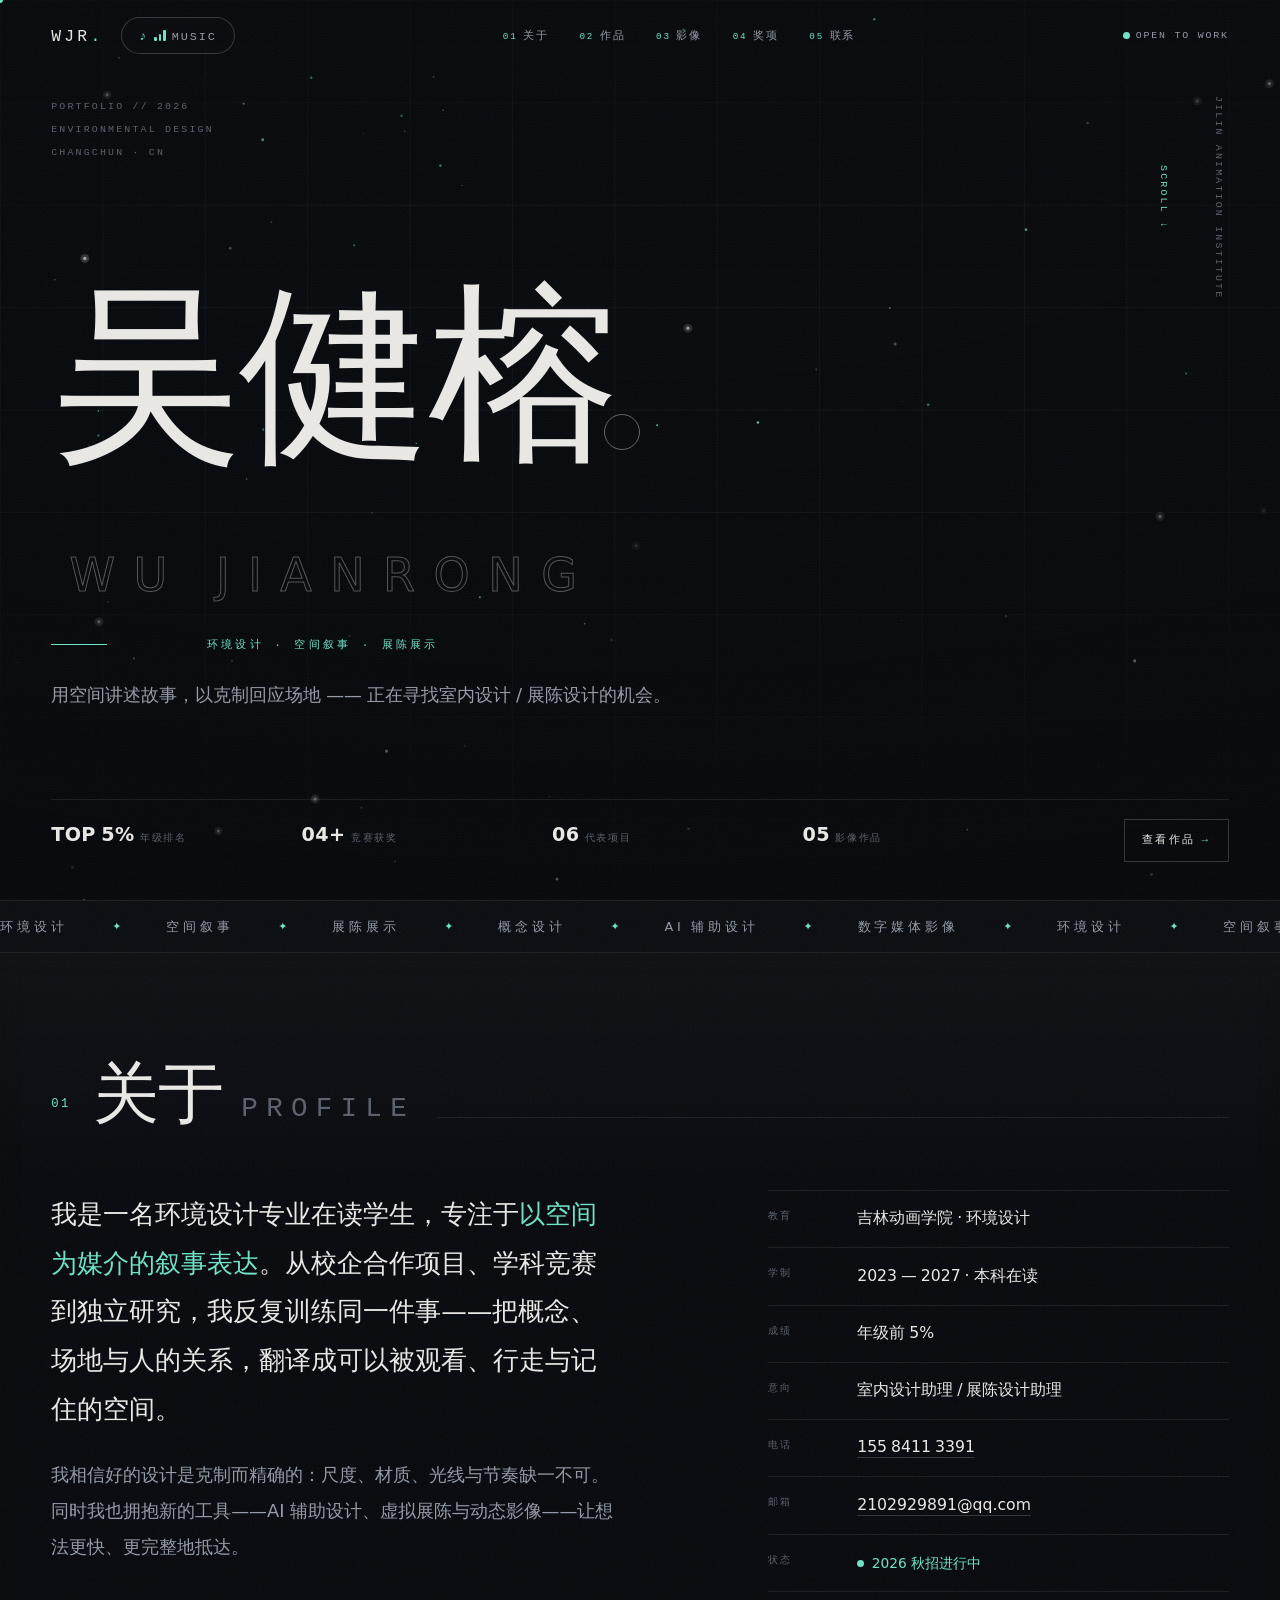
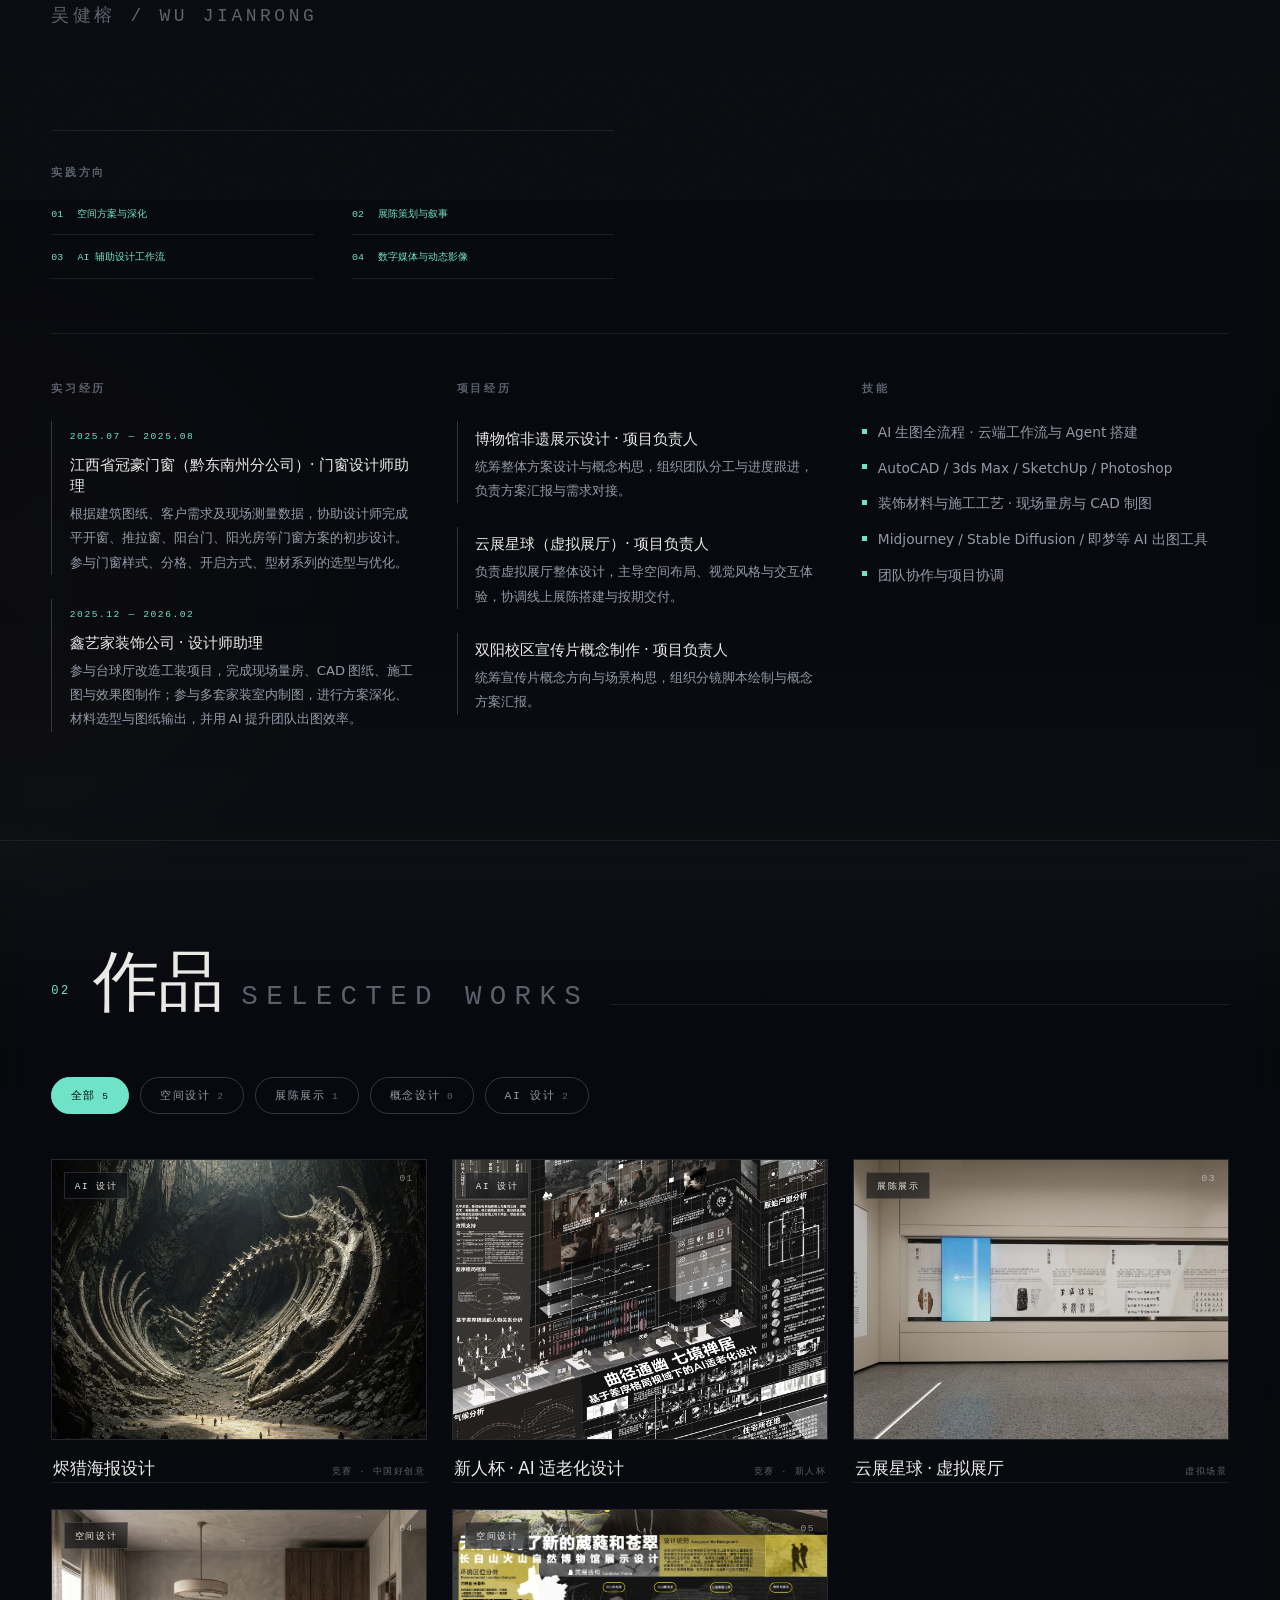
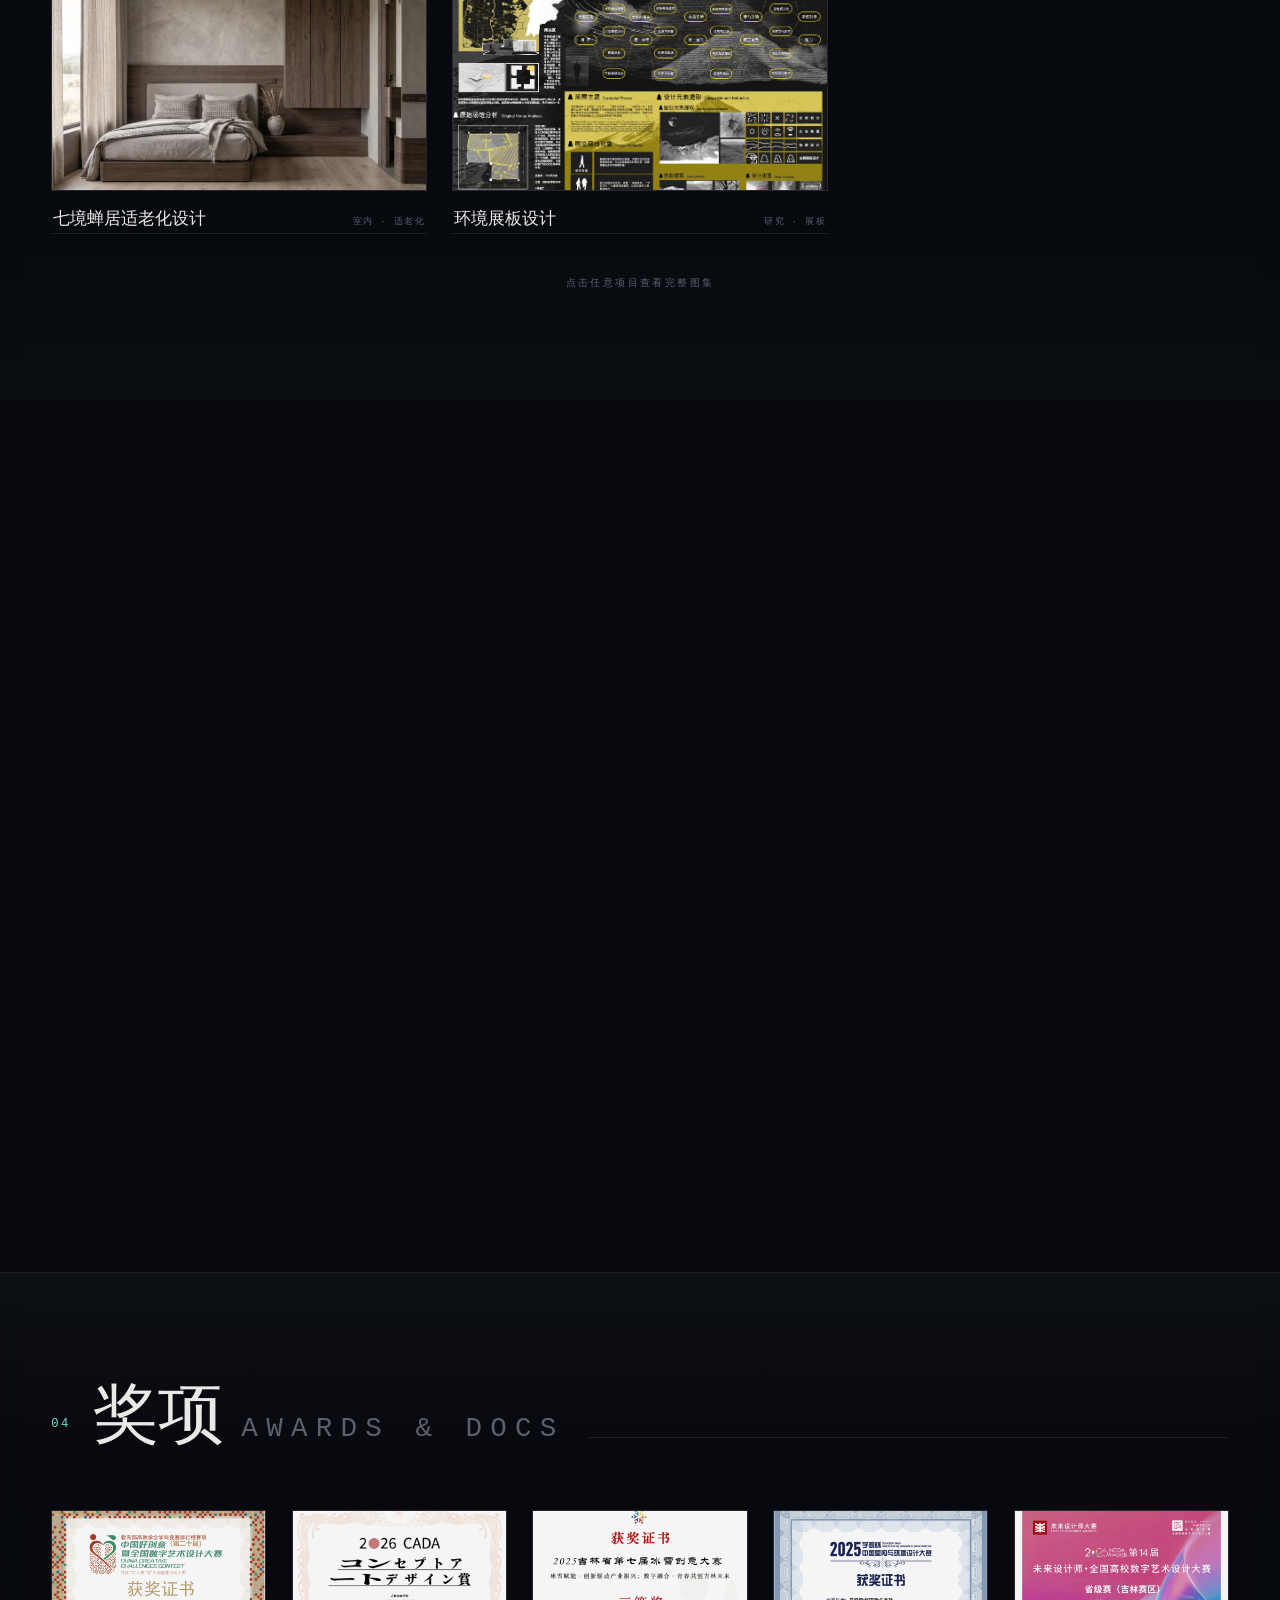
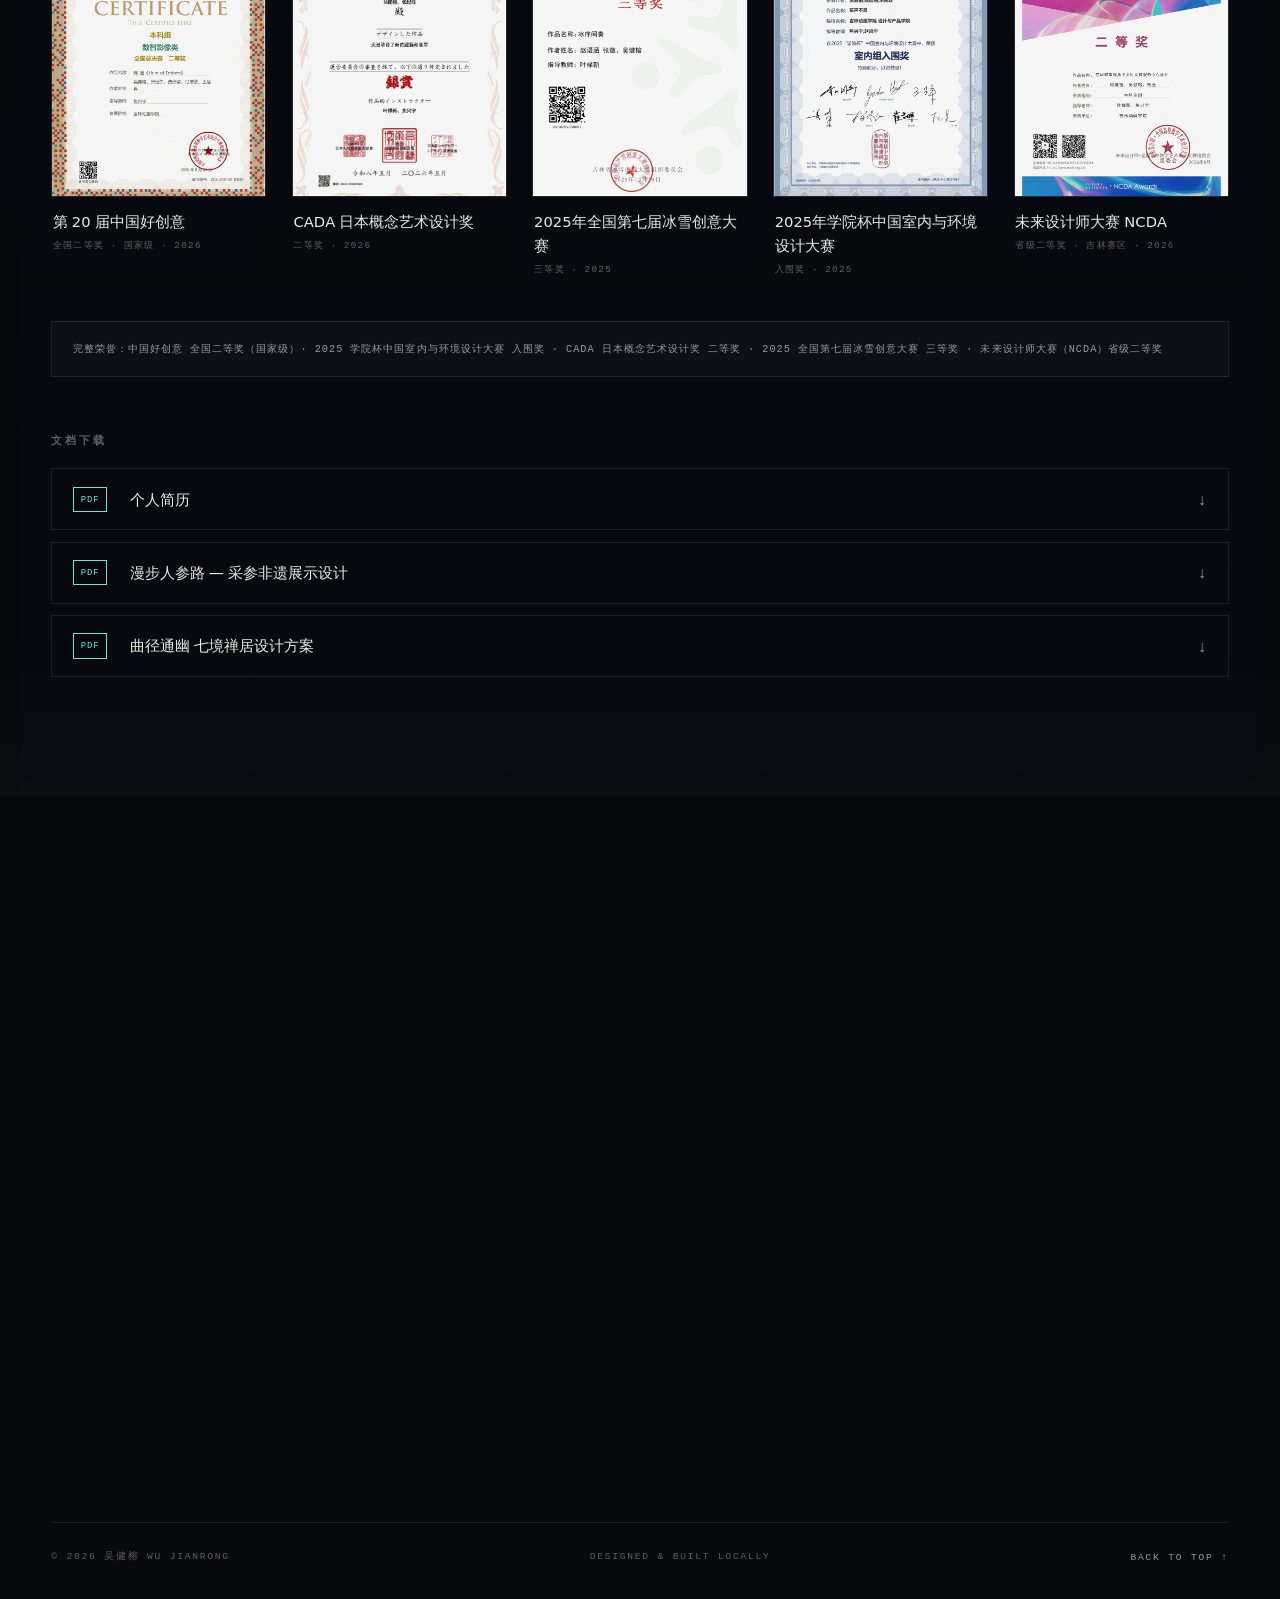
==== index.html @ 43ae3244 "Initial portfolio site for Wu Jianrong" ====
<!DOCTYPE html>
<html lang="zh-CN">
<head>
  <meta charset="UTF-8">
  <meta name="viewport" content="width=device-width, initial-scale=1.0">
  <title>吴健榕 · 环境设计作品集 — WU JIANRONG</title>
  <meta name="description" content="吴健榕 — 环境设计 / 空间叙事 / 展陈展示。吉林动画学院 2023–2027，求职：室内设计助理 · 展陈设计助理。">
  <meta name="theme-color" content="#0A0C10">
  <link rel="icon" href="data:image/svg+xml,<svg xmlns='http://www.w3.org/2000/svg' viewBox='0 0 32 32'><rect width='32' height='32' fill='%230A0C10'/><text x='16' y='22' font-family='monospace' font-size='14' fill='%236FE3C8' text-anchor='middle'>WJR</text></svg>">
  <link rel="stylesheet" href="styles.css">
</head>
<body>

  <!-- ambient overlays -->
  <div class="grain" aria-hidden="true"></div>
  <div class="scanlines" aria-hidden="true"></div>
  <div class="scroll-progress" aria-hidden="true"><i id="scroll-progress-bar"></i></div>

  <!-- background particles (global) -->
  <canvas id="starfield" aria-hidden="true"></canvas>

  <!-- custom cursor -->
  <div class="cursor" aria-hidden="true">
    <div class="cursor__dot"></div>
    <div class="cursor__ring"></div>
  </div>

  <!-- preloader -->
  <div class="preloader" id="preloader" aria-hidden="true">
    <div class="preloader__bg"></div>
    <div class="preloader__inner">
      <div class="preloader__mark"><span>W</span><span>J</span><span>R</span></div>
      <div class="preloader__status">
        <span class="preloader__label" id="preloader-label">INITIALIZING</span>
        <span class="preloader__pct" id="preloader-pct">0%</span>
      </div>
      <div class="preloader__bar"><i id="preloader-bar"></i></div>
    </div>
  </div>

  <!-- nav -->
  <header class="nav" id="nav">
    <div class="nav__brand">
      <a class="nav__logo" href="#hero" data-link aria-label="返回顶部">WJR<span class="nav__logo-dot">.</span></a>
      <button class="bgm-toggle" id="bgm-toggle" type="button" aria-label="背景音乐开关">
        <span class="bgm-toggle__ico" aria-hidden="true">♪</span>
        <span class="bgm-toggle__bars" aria-hidden="true"><i></i><i></i><i></i></span>
        <span class="bgm-toggle__txt" id="bgm-toggle-txt">MUSIC</span>
      </button>
    </div>
    <nav class="nav__menu" id="nav-menu" aria-label="主导航">
      <a href="#about" data-link><span class="nav__num">01</span>关于</a>
      <a href="#works" data-link><span class="nav__num">02</span>作品</a>
      <a href="#film" data-link><span class="nav__num">03</span>影像</a>
      <a href="#awards" data-link><span class="nav__num">04</span>奖项</a>
      <a href="#contact" data-link><span class="nav__num">05</span>联系</a>
    </nav>
    <div class="nav__side">
      <span class="nav__status"><i class="nav__pulse"></i>OPEN TO WORK</span>
      <button class="nav__burger" id="nav-burger" aria-label="打开菜单" aria-expanded="false" type="button"><span></span><span></span></button>
    </div>
  </header>

  <!-- hero -->
  <section class="hero" id="hero">
    <div class="hero__grid" aria-hidden="true"></div>
    <div class="hero__vignette" aria-hidden="true"></div>

    <div class="hero__meta hero__meta--left" aria-hidden="true">
      <span>PORTFOLIO // 2026</span>
      <span>ENVIRONMENTAL DESIGN</span>
      <span>CHANGCHUN · CN</span>
    </div>

    <div class="hero__center">
      <h1 class="hero__title">
        <span class="hero__title-line hero__title-line--cn"><span class="glitch" data-text="吴健榕">吴健榕</span></span>
        <span class="hero__title-line hero__title-line--en"><span>WU JIANRONG</span></span>
      </h1>
      <div class="hero__eyebrow" data-reveal>
        <span class="hero__eyebrow-line"></span>
        环境设计 · 空间叙事 · 展陈展示
      </div>
      <p class="hero__desc" data-reveal>用空间讲述故事，以克制回应场地 —— 正在寻找室内设计 / 展陈设计的机会。</p>
    </div>

    <div class="hero__meta hero__meta--right" aria-hidden="true">
      <span>JILIN ANIMATION INSTITUTE</span>
      <span class="hero__scroll">SCROLL <i>↓</i></span>
    </div>

    <div class="hero__footer" data-reveal>
      <div class="hero__stat"><b>TOP 5%</b><span>年级排名</span></div>
      <div class="hero__stat"><b>04+</b><span>竞赛获奖</span></div>
      <div class="hero__stat"><b>06</b><span>代表项目</span></div>
      <div class="hero__stat"><b>05</b><span>影像作品</span></div>
      <div class="hero__stat hero__stat--cta"><a href="#works" data-link>查看作品 <i>→</i></a></div>
    </div>
  </section>

  <!-- marquee -->
  <div class="marquee" aria-hidden="true">
    <div class="marquee__track">
      <div class="marquee__group"><span>环境设计</span><i>✦</i><span>空间叙事</span><i>✦</i><span>展陈展示</span><i>✦</i><span>概念设计</span><i>✦</i><span>AI 辅助设计</span><i>✦</i><span>数字媒体影像</span><i>✦</i></div>
      <div class="marquee__group"><span>环境设计</span><i>✦</i><span>空间叙事</span><i>✦</i><span>展陈展示</span><i>✦</i><span>概念设计</span><i>✦</i><span>AI 辅助设计</span><i>✦</i><span>数字媒体影像</span><i>✦</i></div>
      <div class="marquee__group"><span>环境设计</span><i>✦</i><span>空间叙事</span><i>✦</i><span>展陈展示</span><i>✦</i><span>概念设计</span><i>✦</i><span>AI 辅助设计</span><i>✦</i><span>数字媒体影像</span><i>✦</i></div>
      <div class="marquee__group"><span>环境设计</span><i>✦</i><span>空间叙事</span><i>✦</i><span>展陈展示</span><i>✦</i><span>概念设计</span><i>✦</i><span>AI 辅助设计</span><i>✦</i><span>数字媒体影像</span><i>✦</i></div>
    </div>
  </div>
  <!-- about -->
  <section class="section about" id="about">
    <div class="container">
      <header class="section__head" data-reveal>
        <span class="section__index">01</span>
        <h2 class="section__title"><span class="section__title-cn">关于</span><span class="section__title-en">PROFILE</span></h2>
        <span class="section__rule"></span>
      </header>

      <div class="about__grid">
        <div class="about__lead" data-reveal>
          <p>我是一名环境设计专业在读学生，专注于<em>以空间为媒介的叙事表达</em>。从校企合作项目、学科竞赛到独立研究，我反复训练同一件事——把概念、场地与人的关系，翻译成可以被观看、行走与记住的空间。</p>
          <p>我相信好的设计是克制而精确的：尺度、材质、光线与节奏缺一不可。同时我也拥抱新的工具——AI 辅助设计、虚拟展陈与动态影像——让想法更快、更完整地抵达。</p>
          <p class="about__sign">吴健榕 <span>/ WU JIANRONG</span></p>
        </div>

        <div class="about__panel" data-reveal>
          <dl class="facts">
            <div class="facts__row"><dt>教育</dt><dd>吉林动画学院 · 环境设计</dd></div>
            <div class="facts__row"><dt>学制</dt><dd>2023 — 2027 · 本科在读</dd></div>
            <div class="facts__row"><dt>成绩</dt><dd>年级前 5%</dd></div>
            <div class="facts__row"><dt>意向</dt><dd>室内设计助理 / 展陈设计助理</dd></div>
            <div class="facts__row"><dt>电话</dt><dd><a href="tel:15584113391">155 8411 3391</a></dd></div>
            <div class="facts__row"><dt>邮箱</dt><dd><a href="mailto:2102929891@qq.com">2102929891@qq.com</a></dd></div>
            <div class="facts__row"><dt>状态</dt><dd><span class="chip-open"><i></i>2026 秋招进行中</span></dd></div>
          </dl>
        </div>

        <div class="about__focus" data-reveal>
          <h3 class="about__focus-title">实践方向</h3>
          <ul class="focus-list">
            <li><span>01</span>空间方案与深化</li>
            <li><span>02</span>展陈策划与叙事</li>
            <li><span>03</span>AI 辅助设计工作流</li>
            <li><span>04</span>数字媒体与动态影像</li>
          </ul>
        </div>
      </div>
      <div class="about__resume" data-reveal>
        <div class="about__resume-col">
          <h3 class="about__focus-title">实习经历</h3>
          <div class="exp">
            <div class="exp__row">
              <span class="exp__time">2025.07 — 2025.08</span>
              <h4>江西省冠豪门窗（黔东南州分公司）· 门窗设计师助理</h4>
              <p>根据建筑图纸、客户需求及现场测量数据，协助设计师完成平开窗、推拉窗、阳台门、阳光房等门窗方案的初步设计。参与门窗样式、分格、开启方式、型材系列的选型与优化。</p>
            </div>
            <div class="exp__row">
              <span class="exp__time">2025.12 — 2026.02</span>
              <h4>鑫艺家装饰公司 · 设计师助理</h4>
              <p>参与台球厅改造工装项目，完成现场量房、CAD 图纸、施工图与效果图制作；参与多套家装室内制图，进行方案深化、材料选型与图纸输出，并用 AI 提升团队出图效率。</p>
            </div>
          </div>
        </div>
        <div class="about__resume-col">
          <h3 class="about__focus-title">项目经历</h3>
          <div class="exp">
            <div class="exp__row">
              <h4>博物馆非遗展示设计 · 项目负责人</h4>
              <p>统筹整体方案设计与概念构思，组织团队分工与进度跟进，负责方案汇报与需求对接。</p>
            </div>
            <div class="exp__row">
              <h4>云展星球（虚拟展厅）· 项目负责人</h4>
              <p>负责虚拟展厅整体设计，主导空间布局、视觉风格与交互体验，协调线上展陈搭建与按期交付。</p>
            </div>
            <div class="exp__row">
              <h4>双阳校区宣传片概念制作 · 项目负责人</h4>
              <p>统筹宣传片概念方向与场景构思，组织分镜脚本绘制与概念方案汇报。</p>
            </div>
          </div>
        </div>
        <div class="about__resume-col">
          <h3 class="about__focus-title">技能</h3>
          <ul class="skill-list">
            <li>AI 生图全流程 · 云端工作流与 Agent 搭建</li>
            <li>AutoCAD / 3ds Max / SketchUp / Photoshop</li>
            <li>装饰材料与施工工艺 · 现场量房与 CAD 制图</li>
            <li>Midjourney / Stable Diffusion / 即梦等 AI 出图工具</li>
            <li>团队协作与项目协调</li>
          </ul>
        </div>
      </div>
    </div>
  </section>

  <!-- works -->
  <section class="section works" id="works">
    <div class="container">
      <header class="section__head" data-reveal>
        <span class="section__index">02</span>
        <h2 class="section__title"><span class="section__title-cn">作品</span><span class="section__title-en">SELECTED WORKS</span></h2>
        <span class="section__rule"></span>
      </header>

      <div class="works__filters" id="works-filters" data-reveal></div>
      <div class="works__grid" id="works-grid"></div>
      <p class="works__note">点击任意项目查看完整图集</p>
    </div>
  </section>

  <!-- film -->
  <section class="section film" id="film">
    <div class="container">
      <header class="section__head" data-reveal>
        <span class="section__index">03</span>
        <h2 class="section__title"><span class="section__title-cn">影像</span><span class="section__title-en">MOTION & FILM</span></h2>
        <span class="section__rule"></span>
      </header>
      <div class="film__list" id="film-list" data-reveal></div>
    </div>
  </section>

  <!-- awards -->
  <section class="section awards" id="awards">
    <div class="container">
      <header class="section__head" data-reveal>
        <span class="section__index">04</span>
        <h2 class="section__title"><span class="section__title-cn">奖项</span><span class="section__title-en">AWARDS & DOCS</span></h2>
        <span class="section__rule"></span>
      </header>

      <div class="awards__grid" id="awards-grid"></div>
      <p class="awards__note" data-reveal>完整荣誉：中国好创意 全国二等奖（国家级）· 2025 学院杯中国室内与环境设计大赛 入围奖 · CADA 日本概念艺术设计奖 二等奖 · 2025 全国第七届冰雪创意大赛 三等奖 · 未来设计师大赛（NCDA）省级二等奖</p>

      <div class="docs" data-reveal>
        <h3 class="docs__title">文档下载</h3>
        <a class="docs__row" href="assets/pdf/吴健榕-个人简历.pdf" download>
          <span class="docs__icon">PDF</span>
          <span class="docs__name">个人简历</span>
          <span class="docs__arrow">↓</span>
        </a>
        <a class="docs__row" href="assets/pdf/漫步人参路-采参非遗展示设计.pdf" download>
          <span class="docs__icon">PDF</span>
          <span class="docs__name">漫步人参路 — 采参非遗展示设计</span>
          <span class="docs__arrow">↓</span>
        </a>
        <a class="docs__row" href="assets/pdf/曲径通幽-七境禅居设计方案.pdf" download>
          <span class="docs__icon">PDF</span>
          <span class="docs__name">曲径通幽 七境禅居设计方案</span>
          <span class="docs__arrow">↓</span>
        </a>
      </div>
    </div>
  </section>

  <!-- contact -->
  <section class="section contact" id="contact">
    <div class="container">
      <div class="contact__inner" data-reveal>
        <div class="contact__kicker">05 / CONTACT</div>
        <h2 class="contact__title">让作品<br><span>开口说话</span>。</h2>
        <p class="contact__desc">正在寻找 2026 届室内设计 / 展陈设计方向的助理岗位，期待与有判断力的团队一起工作。</p>
        <div class="contact__ways">
          <a class="contact__mail" href="mailto:2102929891@qq.com">2102929891@qq.com</a>
          <a class="contact__tel" href="tel:15584113391">+86 155 8411 3391</a>
        </div>
        <div class="contact__meta">
          <span>长春 · 中国</span>
          <span>简历与作品集 PDF 见「奖项」页签</span>
        </div>
      </div>
      <footer class="site-footer">
        <span>© 2026 吴健榕 WU JIANRONG</span>
        <span>DESIGNED & BUILT LOCALLY</span>
        <button class="to-top" id="to-top" type="button">BACK TO TOP ↑</button>
      </footer>
    </div>
  </section>

  <!-- lightbox -->
  <div class="lightbox" id="lightbox" role="dialog" aria-modal="true" aria-label="作品详情">
    <button class="lightbox__close" id="lb-close" type="button" aria-label="关闭">ESC</button>
    <div class="lightbox__stage">
      <figure class="lightbox__figure">
        <img id="lb-image" src="" alt="">
        <figcaption class="lightbox__caption" id="lb-caption"></figcaption>
      </figure>
      <aside class="lightbox__panel">
        <div class="lightbox__top">
          <span class="lightbox__index" id="lb-index"></span>
          <span class="lightbox__cat" id="lb-cat"></span>
        </div>
        <h3 class="lightbox__title" id="lb-title"></h3>
        <p class="lightbox__role" id="lb-role"></p>
        <p class="lightbox__desc" id="lb-desc"></p>
        <div class="lightbox__thumbs" id="lb-thumbs"></div>
      </aside>
    </div>
    <button class="lightbox__nav lightbox__nav--prev" id="lb-prev" type="button" aria-label="上一张">←</button>
    <button class="lightbox__nav lightbox__nav--next" id="lb-next" type="button" aria-label="下一张">→</button>
  </div>

  <!-- certificate viewer -->
  <div class="imgviewer" id="imgviewer" role="dialog" aria-modal="true" aria-label="证书大图">
    <img id="iv-img" src="" alt="获奖证书">
    <span class="imgviewer__hint">点击任意位置关闭</span>
  </div>

  <!-- video modal -->
  <div class="videobox" id="videobox" role="dialog" aria-modal="true" aria-label="视频播放">
    <button class="videobox__close" id="vb-close" type="button" aria-label="关闭">ESC</button>
    <div class="videobox__stage">
      <video id="vb-video" controls playsinline preload="metadata"></video>
      <div class="videobox__cap"><span id="vb-title"></span><span id="vb-spec"></span></div>
    </div>
  </div>

  <!-- background music -->
  <audio id="bgm" src="assets/audio/woodkid-minus-sixty-one.mp3" loop preload="auto"></audio>

  <script src="script.js"></script>
</body>
</html>
---- styles.css ----
/* ============================================================
   WU JIANRONG — PORTFOLIO
   dark / minimal / P3-inspired
   ============================================================ */

/* ---------- fonts ---------- */
@font-face{font-family:'Space Grotesk';font-style:normal;font-weight:400;font-display:swap;src:url('assets/fonts/SpaceGrotesk-400-latin.woff2') format('woff2');unicode-range:U+0000-00FF,U+0131,U+0152-0153,U+02BB-02BC,U+02C6,U+02DA,U+02DC,U+2000-206F,U+2074,U+20AC,U+2122,U+2191,U+2193,U+2212,U+2215,U+FEFF,U+FFFD;}
@font-face{font-family:'Space Grotesk';font-style:normal;font-weight:400;font-display:swap;src:url('assets/fonts/SpaceGrotesk-400-latin-ext.woff2') format('woff2');unicode-range:U+0100-024F,U+0259,U+1E00-1EFF,U+2020,U+20A0-20AB,U+20AD-20CF,U+2113,U+2C60-2C7F,U+A720-A7FF;}
@font-face{font-family:'Space Grotesk';font-style:normal;font-weight:500;font-display:swap;src:url('assets/fonts/SpaceGrotesk-500-latin.woff2') format('woff2');unicode-range:U+0000-00FF,U+0131,U+0152-0153,U+02BB-02BC,U+02C6,U+02DA,U+02DC,U+2000-206F,U+2074,U+20AC,U+2122,U+2191,U+2193,U+2212,U+2215,U+FEFF,U+FFFD;}
@font-face{font-family:'Space Grotesk';font-style:normal;font-weight:500;font-display:swap;src:url('assets/fonts/SpaceGrotesk-500-latin-ext.woff2') format('woff2');unicode-range:U+0100-024F,U+0259,U+1E00-1EFF,U+2020,U+20A0-20AB,U+20AD-20CF,U+2113,U+2C60-2C7F,U+A720-A7FF;}
@font-face{font-family:'Space Grotesk';font-style:normal;font-weight:700;font-display:swap;src:url('assets/fonts/SpaceGrotesk-700-latin.woff2') format('woff2');unicode-range:U+0000-00FF,U+0131,U+0152-0153,U+02BB-02BC,U+02C6,U+02DA,U+02DC,U+2000-206F,U+2074,U+20AC,U+2122,U+2191,U+2193,U+2212,U+2215,U+FEFF,U+FFFD;}
@font-face{font-family:'Space Grotesk';font-style:normal;font-weight:700;font-display:swap;src:url('assets/fonts/SpaceGrotesk-700-latin-ext.woff2') format('woff2');unicode-range:U+0100-024F,U+0259,U+1E00-1EFF,U+2020,U+20A0-20AB,U+20AD-20CF,U+2113,U+2C60-2C7F,U+A720-A7FF;}
@font-face{font-family:'IBM Plex Mono';font-style:normal;font-weight:400;font-display:swap;src:url('assets/fonts/IBMPlexMono-400-latin.woff2') format('woff2');unicode-range:U+0000-00FF,U+0131,U+0152-0153,U+02BB-02BC,U+02C6,U+02DA,U+02DC,U+2000-206F,U+2074,U+20AC,U+2122,U+2191,U+2193,U+2212,U+2215,U+FEFF,U+FFFD;}
@font-face{font-family:'IBM Plex Mono';font-style:normal;font-weight:400;font-display:swap;src:url('assets/fonts/IBMPlexMono-400-latin-ext.woff2') format('woff2');unicode-range:U+0100-024F,U+0259,U+1E00-1EFF,U+2020,U+20A0-20AB,U+20AD-20CF,U+2113,U+2C60-2C7F,U+A720-A7FF;}
@font-face{font-family:'IBM Plex Mono';font-style:normal;font-weight:500;font-display:swap;src:url('assets/fonts/IBMPlexMono-500-latin.woff2') format('woff2');unicode-range:U+0000-00FF,U+0131,U+0152-0153,U+02BB-02BC,U+02C6,U+02DA,U+02DC,U+2000-206F,U+2074,U+20AC,U+2122,U+2191,U+2193,U+2212,U+2215,U+FEFF,U+FFFD;}
@font-face{font-family:'IBM Plex Mono';font-style:normal;font-weight:500;font-display:swap;src:url('assets/fonts/IBMPlexMono-500-latin-ext.woff2') format('woff2');unicode-range:U+0100-024F,U+0259,U+1E00-1EFF,U+2020,U+20A0-20AB,U+20AD-20CF,U+2113,U+2C60-2C7F,U+A720-A7FF;}

/* ---------- tokens ---------- */
:root{
  --bg-0:#07090D;
  --bg-1:#0A0C11;
  --bg-2:#0E1118;
  --panel:#10141C;
  --line:rgba(226,232,240,.09);
  --line-strong:rgba(226,232,240,.2);
  --text:#EAE9E6;
  --muted:#939AA7;
  --faint:#5A606C;
  --acc:#6FE3C8;
  --acc-dim:rgba(111,227,200,.12);
  --amber:#E5A15C;
  --font-d:'Space Grotesk','PingFang SC','Microsoft YaHei',system-ui,sans-serif;
  --font-m:'IBM Plex Mono','Cascadia Mono',Consolas,monospace;
  --ease:cubic-bezier(.22,.61,.21,1);
  --nav-h:72px;
  --gutter:clamp(20px,4vw,56px);
}

/* ---------- base ---------- */
*,*::before,*::after{box-sizing:border-box;margin:0;padding:0;}
html{scroll-behavior:smooth;scroll-padding-top:calc(var(--nav-h) + 12px);}
body{
  min-height:100vh;
  font-family:var(--font-d);
  font-size:16px;
  line-height:1.65;
  color:var(--text);
  background:
    radial-gradient(1200px 800px at 78% -10%,rgba(111,227,200,.05),transparent 60%),
    radial-gradient(1000px 700px at -12% 34%,rgba(229,161,92,.04),transparent 55%),
    var(--bg-0);
  overflow-x:hidden;
  -webkit-font-smoothing:antialiased;
  text-rendering:optimizeLegibility;
}
img{max-width:100%;display:block;}
a{color:inherit;}
button{font-family:inherit;}
::selection{background:rgba(111,227,200,.3);color:var(--text);}
:focus-visible{outline:1px solid var(--acc);outline-offset:3px;}
::-webkit-scrollbar{width:10px;}
::-webkit-scrollbar-track{background:var(--bg-0);}
::-webkit-scrollbar-thumb{background:#20262F;border:3px solid var(--bg-0);border-radius:8px;}
::-webkit-scrollbar-thumb:hover{background:var(--acc);}
.no-scroll{overflow:hidden;}

/* ---------- ambient overlays ---------- */
.grain{
  position:fixed;inset:-100%;z-index:1200;pointer-events:none;
  opacity:.05;
  background-image:url("data:image/svg+xml,%3Csvg xmlns='http://www.w3.org/2000/svg' width='180' height='180'%3E%3Cfilter id='n'%3E%3CfeTurbulence type='fractalNoise' baseFrequency='0.8' numOctaves='2' stitchTiles='stitch'/%3E%3C/filter%3E%3Crect width='100%25' height='100%25' filter='url(%23n)'/%3E%3C/svg%3E");
  animation:grainShift 9s steps(10) infinite;
}
@keyframes grainShift{
  0%,100%{transform:translate(0,0);}
  10%{transform:translate(-5%,-8%);}
  30%{transform:translate(4%,6%);}
  50%{transform:translate(-8%,3%);}
  70%{transform:translate(6%,-5%);}
  90%{transform:translate(-3%,7%);}
}
.scanlines{
  position:fixed;inset:0;z-index:1199;pointer-events:none;
  background:repeating-linear-gradient(0deg,rgba(255,255,255,.015) 0 1px,transparent 1px 3px);
  mix-blend-mode:overlay;
}
.scroll-progress{position:fixed;top:0;left:0;right:0;height:2px;z-index:1400;pointer-events:none;}
.scroll-progress i{display:block;height:100%;background:linear-gradient(90deg,var(--acc),var(--amber));transform:scaleX(0);transform-origin:left;}

/* ---------- cursor ---------- */
html.has-cursor,html.has-cursor *{cursor:none!important;}
.cursor{display:none;}
html.has-cursor .cursor{display:block;}
.cursor__dot,.cursor__ring{position:fixed;top:0;left:0;pointer-events:none;z-index:3000;border-radius:50%;}
.cursor__dot{width:6px;height:6px;margin:-3px 0 0 -3px;background:var(--acc);}
.cursor__ring{width:36px;height:36px;margin:-18px 0 0 -18px;border:1px solid rgba(234,233,230,.4);transition:width .25s var(--ease),height .25s var(--ease),margin .25s var(--ease),border-color .25s,background .25s;}
.cursor__ring.is-hover{width:58px;height:58px;margin:-29px 0 0 -29px;border-color:var(--acc);background:rgba(111,227,200,.08);}

/* ---------- preloader ---------- */
.preloader{
  position:fixed;inset:0;z-index:2000;display:grid;place-items:center;
  background:var(--bg-0);
  opacity:1;visibility:visible;
  transition:opacity .7s var(--ease),visibility .7s;
  animation:preHide .8s ease 4.2s forwards;
}
.preloader.is-done{opacity:0;visibility:hidden;pointer-events:none;animation:none;}
@keyframes preHide{to{opacity:0;visibility:hidden;pointer-events:none;}}
.preloader__bg{position:absolute;inset:0;background-image:linear-gradient(var(--line) 1px,transparent 1px),linear-gradient(90deg,var(--line) 1px,transparent 1px);background-size:52px 52px;opacity:.4;mask-image:radial-gradient(80% 70% at 50% 50%,#000 20%,transparent 80%);}
.preloader__inner{position:relative;width:min(420px,78vw);}
.preloader__mark{font-family:var(--font-m);font-size:clamp(2rem,6vw,3.1rem);letter-spacing:.28em;color:var(--text);display:flex;margin-bottom:2.2rem;}
.preloader__mark span{opacity:0;transform:translateY(16px);animation:markIn .6s var(--ease) forwards;}
.preloader__mark span:nth-child(2){animation-delay:.14s;}
.preloader__mark span:nth-child(3){animation-delay:.28s;}
.preloader__mark::after{content:'';width:.52em;height:1.05em;background:var(--acc);margin-left:.22em;align-self:center;animation:blink 1s steps(2) infinite;}
@keyframes markIn{to{opacity:1;transform:none;}}
@keyframes blink{50%{opacity:0;}}
.preloader__status{display:flex;justify-content:space-between;font-family:var(--font-m);font-size:.68rem;letter-spacing:.22em;color:var(--faint);text-transform:uppercase;margin-bottom:.8rem;}
.preloader__pct{color:var(--acc);}
.preloader__bar{height:2px;background:var(--line-strong);position:relative;overflow:hidden;}
.preloader__bar i{position:absolute;inset:0;transform:scaleX(0);transform-origin:left;background:linear-gradient(90deg,var(--acc),var(--amber));}

/* ---------- nav ---------- */
.nav{
  position:fixed;top:0;left:0;right:0;height:var(--nav-h);z-index:900;
  display:flex;align-items:center;justify-content:space-between;
  padding:0 var(--gutter);
  border-bottom:1px solid transparent;
  transition:background .4s,border-color .4s,backdrop-filter .4s;
}
.nav.is-scrolled{background:rgba(8,10,14,.72);backdrop-filter:blur(16px);border-bottom-color:var(--line);}
.nav__logo{font-family:var(--font-m);font-size:1.02rem;letter-spacing:.2em;color:var(--text);text-decoration:none;transition:color .3s;}
.nav__logo:hover{color:var(--acc);}
.nav__logo-dot{color:var(--acc);}
.nav__brand{display:flex;align-items:center;gap:1.1rem;}
.nav__menu{display:flex;align-items:center;gap:clamp(16px,2.4vw,34px);}
.nav__menu a{position:relative;display:flex;align-items:baseline;gap:.5em;font-family:var(--font-m);font-size:.7rem;letter-spacing:.16em;color:var(--muted);text-decoration:none;text-transform:uppercase;transition:color .3s;padding:.2rem 0;}
.nav__menu a .nav__num{font-size:.58rem;color:var(--acc);}
.nav__menu a::after{content:'';position:absolute;left:0;bottom:-4px;width:100%;height:1px;background:var(--acc);transform:scaleX(0);transform-origin:left;transition:transform .35s var(--ease);}
.nav__menu a:hover,.nav__menu a.is-active{color:var(--text);}
.nav__menu a:hover::after,.nav__menu a.is-active::after{transform:scaleX(1);}
.nav__side{display:flex;align-items:center;gap:1.5rem;}
.nav__status{display:flex;align-items:center;gap:.55em;font-family:var(--font-m);font-size:.62rem;letter-spacing:.18em;color:var(--muted);text-transform:uppercase;}
.nav__pulse{width:7px;height:7px;border-radius:50%;background:var(--acc);animation:pulse 2.4s infinite;}
@keyframes pulse{
  0%{box-shadow:0 0 0 0 rgba(111,227,200,.45);}
  70%{box-shadow:0 0 0 9px rgba(111,227,200,0);}
  100%{box-shadow:0 0 0 0 rgba(111,227,200,0);}
}
.nav__burger{display:none;flex-direction:column;justify-content:center;gap:6px;width:40px;height:40px;background:none;border:none;cursor:pointer;z-index:1001;}
.nav__burger span{display:block;height:1px;width:24px;background:var(--text);transition:transform .35s var(--ease),opacity .3s;}
body.menu-open .nav__burger span:first-child{transform:translateY(3.5px) rotate(45deg);}
body.menu-open .nav__burger span:last-child{transform:translateY(-3.5px) rotate(-45deg);}
/* ---------- hero ---------- */
.hero{position:relative;min-height:100vh;min-height:100svh;display:flex;flex-direction:column;justify-content:flex-end;overflow:hidden;padding:0 var(--gutter);}
.hero__grid{position:absolute;inset:0;background-image:linear-gradient(var(--line) 1px,transparent 1px),linear-gradient(90deg,var(--line) 1px,transparent 1px);background-size:clamp(64px,8vw,120px) clamp(64px,8vw,120px);mask-image:radial-gradient(120% 90% at 50% 40%,#000 28%,transparent 78%);opacity:.5;pointer-events:none;}
.hero__vignette{position:absolute;inset:0;background:radial-gradient(140% 100% at 50% 0%,transparent 42%,rgba(5,7,10,.6) 100%),linear-gradient(180deg,rgba(7,9,13,.4),transparent 30%);pointer-events:none;}
.hero__meta{position:absolute;top:calc(var(--nav-h) + 24px);z-index:3;font-family:var(--font-m);font-size:.62rem;letter-spacing:.22em;color:var(--faint);text-transform:uppercase;line-height:2;}
.hero__meta--left{left:var(--gutter);display:flex;flex-direction:column;gap:.2rem;text-align:left;}
.hero__meta--right{right:var(--gutter);display:flex;flex-direction:column;gap:2.2rem;align-items:center;writing-mode:vertical-rl;}
.hero__meta--right .hero__scroll{color:var(--acc);}
.hero__meta--right .hero__scroll i{font-style:normal;display:inline-block;animation:scrollHint 1.8s ease infinite;}
@keyframes scrollHint{0%,100%{transform:translateY(0);opacity:1;}50%{transform:translateY(7px);opacity:.4;}}
.hero__center{position:relative;z-index:2;margin-top:auto;padding:clamp(7rem,18vh,11rem) 0 clamp(1.4rem,4vh,2.6rem);}

.hero__eyebrow{display:flex;align-items:center;gap:1.1rem;font-family:var(--font-m);font-size:.68rem;letter-spacing:.3em;color:var(--acc);text-transform:uppercase;margin-top:2.4rem;}
.hero__eyebrow-line{width:56px;height:1px;background:var(--acc);}
.hero__title{font-size:clamp(4.3rem,15vw,13.5rem);line-height:.96;letter-spacing:-.02em;font-weight:500;}
.hero__title-line{display:block;}
.hero__title-line--en{margin-top:.45em;}
.hero__title-line--en span{
  display:block;font-size:.24em;letter-spacing:.4em;padding-left:.4em;font-weight:400;text-transform:uppercase;
  color:transparent;-webkit-text-stroke:1px rgba(234,233,230,.34);
}
.glitch{position:relative;display:inline-block;color:var(--text);}
.glitch::before,.glitch::after{content:attr(data-text);position:absolute;inset:0;pointer-events:none;opacity:0;}
.glitch::before{color:var(--acc);animation:glitchA 7s infinite steps(1);}
.glitch::after{color:var(--amber);animation:glitchB 7s infinite steps(1);}
@keyframes glitchA{
  0%,91%,100%{opacity:0;transform:none;clip-path:inset(0 0 100% 0);}
  92%{opacity:.9;transform:translate(-7px,2px);clip-path:inset(6% 0 56% 0);}
  94%{opacity:.9;transform:translate(5px,-2px);clip-path:inset(62% 0 4% 0);}
  96%{opacity:.6;transform:translate(-3px,1px);clip-path:inset(32% 0 40% 0);}
  98%{opacity:0;transform:none;clip-path:inset(0 0 100% 0);}
}
@keyframes glitchB{
  0%,91%,100%{opacity:0;transform:none;clip-path:inset(0 0 100% 0);}
  93%{opacity:.8;transform:translate(6px,-2px);clip-path:inset(58% 0 8% 0);}
  95%{opacity:.8;transform:translate(-4px,2px);clip-path:inset(10% 0 62% 0);}
  97%{opacity:.5;transform:translate(2px,-1px);clip-path:inset(40% 0 30% 0);}
  99%{opacity:0;transform:none;clip-path:inset(0 0 100% 0);}
}
.glitch:hover::before,.glitch:hover::after{animation-duration:.7s;animation-iteration-count:2;}
.hero__desc{max-width:52ch;margin-top:1.6rem;font-size:clamp(1rem,1.4vw,1.22rem);color:var(--muted);}
.hero__footer{position:relative;z-index:2;display:grid;grid-template-columns:repeat(4,1fr) minmax(11rem,auto);gap:1rem;border-top:1px solid var(--line);padding:1.2rem 0 2.4rem;margin-top:clamp(2.6rem,6vh,4rem);}
.hero__stat b{display:inline;font-size:clamp(1.05rem,1.5vw,1.45rem);font-weight:600;letter-spacing:.02em;}
.hero__stat span{display:inline;margin-left:.55em;font-family:var(--font-m);font-size:.6rem;letter-spacing:.18em;color:var(--faint);text-transform:uppercase;}
.hero__stat--cta{display:flex;align-items:flex-end;justify-content:flex-end;}
.hero__stat--cta a{display:inline-flex;align-items:center;gap:.6em;font-family:var(--font-m);font-size:.68rem;letter-spacing:.2em;text-transform:uppercase;color:var(--text);text-decoration:none;border:1px solid var(--line-strong);padding:.7rem 1.1rem;white-space:nowrap;transition:all .3s var(--ease);}
.hero__stat--cta a i{font-style:normal;color:var(--acc);transition:transform .3s var(--ease);}
.hero__stat--cta a:hover{background:var(--acc);border-color:var(--acc);color:#07110F;}
.hero__stat--cta a:hover i{color:inherit;transform:translateX(4px);}

/* ---------- marquee ---------- */
.marquee{border-top:1px solid var(--line);border-bottom:1px solid var(--line);background:var(--bg-1);overflow:hidden;padding:.95rem 0;}
.marquee__track{display:flex;width:max-content;white-space:nowrap;animation:marquee 30s linear infinite;}
.marquee__track span{font-size:.8rem;letter-spacing:.3em;color:var(--muted);text-transform:uppercase;}
.marquee__track i{font-style:normal;font-size:.68rem;color:var(--acc);}
.marquee__group{display:flex;align-items:center;gap:2.8rem;padding-right:2.8rem;}
.marquee:hover .marquee__track{animation-play-state:paused;}
@keyframes marquee{to{transform:translateX(-25%);}}

/* ---------- sections ---------- */
.section{position:relative;padding:clamp(6rem,12vh,10rem) 0;}
.container{max-width:1440px;margin:0 auto;padding:0 var(--gutter);}
.section__head{display:flex;align-items:flex-end;gap:1.4rem;margin-bottom:clamp(3rem,7vh,5.5rem);}
.section__index{font-family:var(--font-m);font-size:.76rem;letter-spacing:.2em;color:var(--acc);padding-bottom:.85rem;}
.section__title{display:flex;align-items:baseline;gap:1.1rem;font-size:clamp(2.2rem,5.4vw,4.1rem);font-weight:500;letter-spacing:-.01em;line-height:1;}
.section__title-en{font-family:var(--font-m);font-size:.42em;font-weight:400;letter-spacing:.3em;color:var(--faint);text-transform:uppercase;}
.section__rule{flex:1;height:1px;background:var(--line);margin-bottom:.55rem;}
[data-reveal]{opacity:0;transform:translateY(26px);transition:opacity .85s var(--ease),transform .85s var(--ease);}
[data-reveal].is-in{opacity:1;transform:none;}

/* ---------- about ---------- */
.about__grid{display:grid;grid-template-columns:repeat(12,1fr);gap:clamp(2rem,4vw,4rem);}
.about__lead{grid-column:1 / span 6;}
.about__panel{grid-column:8 / span 5;}
.about__focus{grid-column:1 / span 6;margin-top:1.4rem;border-top:1px solid var(--line);padding-top:2rem;}
.about__lead p{font-size:clamp(1.02rem,1.4vw,1.18rem);line-height:2;color:var(--muted);margin-bottom:1.5rem;}
.about__lead p:first-child{font-size:clamp(1.25rem,2vw,1.65rem);line-height:1.9;color:var(--text);}
.about__lead em{color:var(--acc);font-style:normal;}
.about__sign{font-family:var(--font-m);font-size:.78rem;letter-spacing:.2em;color:var(--acc);text-transform:uppercase;margin-top:2rem;}
.about__sign span{color:var(--faint);}
.facts{border-top:1px solid var(--line);}
.facts__row{display:flex;gap:1.2rem;padding:.95rem 0;border-bottom:1px solid var(--line);}
.facts__row dt{flex:0 0 70px;font-family:var(--font-m);font-size:.64rem;letter-spacing:.16em;color:var(--faint);text-transform:uppercase;padding-top:.12rem;}
.facts__row dd{font-size:.98rem;}
.facts__row a{text-decoration:none;border-bottom:1px solid var(--line-strong);transition:color .3s,border-color .3s;}
.facts__row a:hover{color:var(--acc);border-color:var(--acc);}
.chip-open{display:inline-flex;align-items:center;gap:.55em;font-size:.86rem;color:var(--acc);}
.chip-open i{width:7px;height:7px;border-radius:50%;background:var(--acc);animation:pulse 2.4s infinite;}
.about__focus-title{font-family:var(--font-m);font-size:.7rem;letter-spacing:.24em;color:var(--faint);text-transform:uppercase;margin-bottom:1.5rem;}
.focus-list{list-style:none;display:grid;grid-template-columns:repeat(2,1fr);gap:.9rem 2.4rem;}
.focus-list li{display:flex;align-items:center;gap:.9rem;font-size:1rem;border-bottom:1px solid var(--line);padding-bottom:.75rem;}
.focus-list li span{font-family:var(--font-m);font-size:.62rem;color:var(--acc);}

/* ---------- works ---------- */
.works{border-top:1px solid var(--line);}
.about::before,.works::before,.awards::before{content:"";position:absolute;inset:0;z-index:0;pointer-events:none;background:linear-gradient(180deg,rgba(255,255,255,.028),rgba(255,255,255,0) 16%,rgba(255,255,255,0) 84%,rgba(255,255,255,.018)),linear-gradient(180deg,rgba(10,12,17,.28),rgba(10,12,17,.16));backdrop-filter:blur(14px) saturate(1.15);-webkit-backdrop-filter:blur(14px) saturate(1.15);}
.about > .container,.works > .container,.awards > .container{position:relative;z-index:1;}
.works__filters{display:flex;flex-wrap:wrap;gap:.7rem;margin-bottom:2.8rem;}
.filter{display:flex;align-items:center;gap:.55em;font-family:var(--font-m);font-size:.7rem;letter-spacing:.16em;text-transform:uppercase;color:var(--muted);background:transparent;border:1px solid var(--line-strong);padding:.62rem 1.15rem;border-radius:999px;cursor:pointer;transition:all .3s var(--ease);}
.filter i{font-style:normal;font-size:.6rem;color:var(--faint);}
.filter:hover{color:var(--text);border-color:var(--muted);}
.filter.is-active{background:var(--acc);border-color:var(--acc);color:#07110F;}
.filter.is-active i{color:inherit;}
.works__grid{display:grid;grid-template-columns:repeat(12,1fr);gap:clamp(16px,2vw,28px);}
.works__grid.is-switching .work{opacity:0;transform:translateY(16px) scale(.985);}
.work{position:relative;grid-column:span 4;cursor:pointer;opacity:1;transform:none;transition:opacity .4s var(--ease),transform .4s var(--ease);animation:cardIn .6s var(--ease) both;}
@keyframes cardIn{from{opacity:0;transform:translateY(22px);}}
.work--4{grid-column:span 4;}
.work--5{grid-column:span 5;}
.work--6{grid-column:span 6;}
.work--7{grid-column:span 7;}
.work--8{grid-column:span 8;}
.work--12{grid-column:span 12;}
.work__media{position:relative;overflow:hidden;aspect-ratio:4/3;background:var(--panel);border:1px solid var(--line);}
.work--7 .work__media,.work--8 .work__media{aspect-ratio:16/10;}
.work--12 .work__media{aspect-ratio:21/9;}
.work__media img{width:100%;height:100%;object-fit:cover;transform:scale(1.01);transition:transform .9s var(--ease),filter .6s;filter:saturate(.84) contrast(1.03);}
.work:hover .work__media img{transform:scale(1.06);filter:saturate(1.04);}
.work__veil{position:absolute;inset:0;background:linear-gradient(180deg,rgba(7,9,13,0) 42%,rgba(7,9,13,.6) 100%);opacity:0;transition:opacity .4s;}
.work:hover .work__veil{opacity:1;}
.work__cat{position:absolute;top:12px;left:12px;z-index:2;font-family:var(--font-m);font-size:.58rem;letter-spacing:.18em;text-transform:uppercase;color:var(--text);background:rgba(7,9,13,.55);border:1px solid rgba(255,255,255,.14);padding:.3rem .6rem;backdrop-filter:blur(6px);}
.work__view{position:absolute;right:14px;bottom:12px;z-index:2;font-family:var(--font-m);font-size:.64rem;letter-spacing:.2em;color:var(--acc);opacity:0;transform:translateY(8px);transition:all .4s var(--ease);}
.work:hover .work__view{opacity:1;transform:none;}
.work__idx{position:absolute;top:10px;right:12px;z-index:2;font-family:var(--font-m);font-size:.6rem;letter-spacing:.14em;color:rgba(234,233,230,.55);}
.work__media::before,.work__media::after{content:'';position:absolute;width:14px;height:14px;opacity:0;transition:opacity .4s;pointer-events:none;z-index:3;}
.work__media::before{top:10px;left:10px;border-top:1px solid var(--acc);border-left:1px solid var(--acc);}
.work__media::after{bottom:10px;right:10px;border-bottom:1px solid var(--acc);border-right:1px solid var(--acc);}
.work:hover .work__media::before,.work:hover .work__media::after{opacity:1;}
.work__info{display:flex;justify-content:space-between;align-items:baseline;gap:1rem;padding:.9rem .1rem 0;border-bottom:1px solid var(--line);}
.work__title{font-size:1.05rem;font-weight:500;margin:0;}
.work__tag{font-family:var(--font-m);font-size:.58rem;letter-spacing:.16em;color:var(--faint);text-transform:uppercase;white-space:nowrap;}
.works__note{margin-top:2.6rem;text-align:center;font-family:var(--font-m);font-size:.62rem;letter-spacing:.24em;color:var(--faint);text-transform:uppercase;}
/* ---------- film ---------- */
.film__list{display:grid;grid-template-columns:repeat(6,1fr);gap:clamp(16px,2vw,28px);}
.film__card{grid-column:span 2;cursor:pointer;animation:cardIn .6s var(--ease) both;}
.film__card:nth-child(3n+2){transform:translateY(30px);}
.film__media{position:relative;overflow:hidden;aspect-ratio:16/9;background:var(--panel);border:1px solid var(--line);}
.film__media img{width:100%;height:100%;object-fit:cover;transition:transform .9s var(--ease),filter .6s;filter:saturate(.8) contrast(1.03);}
.film__card:hover .film__media img{transform:scale(1.05);filter:saturate(1.02);}
.film__veil{position:absolute;inset:0;background:radial-gradient(62% 62% at 50% 50%,transparent 28%,rgba(7,9,13,.55) 100%);opacity:.55;transition:opacity .4s;}
.film__card:hover .film__veil{opacity:.85;}
.film__play{position:absolute;left:50%;top:50%;transform:translate(-50%,-50%);width:62px;height:62px;border:1px solid rgba(234,233,230,.5);border-radius:50%;display:grid;place-items:center;background:rgba(7,9,13,.28);backdrop-filter:blur(8px);transition:all .4s var(--ease);}
.film__play i{font-style:normal;color:var(--text);font-size:.78rem;transform:translateX(1px);}
.film__card:hover .film__play{background:var(--acc);border-color:var(--acc);transform:translate(-50%,-50%) scale(1.08);}
.film__card:hover .film__play i{color:#07110F;}
.film__idx{position:absolute;top:10px;left:12px;font-family:var(--font-m);font-size:.58rem;letter-spacing:.16em;color:rgba(234,233,230,.6);}
.film__spec{position:absolute;right:12px;bottom:10px;font-family:var(--font-m);font-size:.56rem;letter-spacing:.14em;color:var(--text);background:rgba(7,9,13,.5);border:1px solid rgba(255,255,255,.1);padding:.26rem .5rem;}
.film__info{display:flex;justify-content:space-between;align-items:baseline;gap:1rem;padding:.85rem .1rem 0;}
.film__info h3{font-size:1rem;font-weight:500;margin:0;}
.film__info span{font-family:var(--font-m);font-size:.58rem;letter-spacing:.16em;color:var(--faint);text-transform:uppercase;}

/* ---------- awards ---------- */
.awards{border-top:1px solid var(--line);}
.awards__grid{display:grid;grid-template-columns:repeat(5,1fr);gap:clamp(16px,2vw,28px);}
.award{cursor:pointer;animation:cardIn .6s var(--ease) both;}
.award__frame{position:relative;overflow:hidden;aspect-ratio:3/4;background:var(--panel);border:1px solid var(--line);}
.award__frame img{width:100%;height:100%;object-fit:cover;transition:transform .8s var(--ease),filter .6s;filter:saturate(.66) contrast(1.06) brightness(.96);}
.award:hover .award__frame img{transform:scale(1.05);filter:saturate(1) brightness(1);}
.award__veil{position:absolute;inset:0;display:grid;place-items:center;background:rgba(7,9,13,.28);opacity:0;transition:opacity .4s;}
.award:hover .award__veil{opacity:1;}
.award__zoom{width:44px;height:44px;border:1px solid var(--acc);border-radius:50%;display:grid;place-items:center;font-family:var(--font-m);color:var(--acc);font-size:1.15rem;}
.award__cap{display:flex;flex-direction:column;gap:.15rem;padding:.85rem .1rem 0;}
.award__name{font-size:.92rem;color:var(--text);}
.award__sub{font-family:var(--font-m);font-size:.58rem;letter-spacing:.14em;color:var(--faint);text-transform:uppercase;}
.awards__note{font-family:var(--font-m);font-size:.64rem;line-height:2.1;letter-spacing:.1em;color:var(--muted);border:1px solid var(--line);background:rgba(111,227,200,.035);padding:1rem 1.3rem;margin-top:2.8rem;}
.docs{margin-top:clamp(3rem,6vh,4.5rem);}
.docs__title{font-family:var(--font-m);font-size:.7rem;letter-spacing:.26em;color:var(--faint);text-transform:uppercase;margin-bottom:1.2rem;}
.docs__row{display:flex;align-items:center;gap:1.4rem;border:1px solid var(--line);padding:1.05rem 1.3rem;margin-bottom:.7rem;text-decoration:none;transition:border-color .3s,background .3s,transform .3s;}
.docs__row:hover{border-color:var(--acc);background:rgba(111,227,200,.05);transform:translateX(6px);}
.docs__icon{font-family:var(--font-m);font-size:.56rem;letter-spacing:.1em;color:var(--acc);border:1px solid var(--acc);padding:.28rem .42rem;}
.docs__name{flex:1;font-size:.95rem;}
.docs__arrow{font-family:var(--font-m);color:var(--muted);transition:all .3s;}
.docs__row:hover .docs__arrow{color:var(--acc);transform:translateY(3px);}

/* ---------- contact ---------- */
.contact{padding-bottom:0;}
.contact__inner{border-top:1px solid var(--line);padding:clamp(3.5rem,8vh,6rem) 0 clamp(3.5rem,8vh,5.5rem);}
.contact__kicker{font-family:var(--font-m);font-size:.7rem;letter-spacing:.28em;color:var(--acc);text-transform:uppercase;margin-bottom:1.8rem;}
.contact__title{font-size:clamp(2.7rem,8vw,6.4rem);font-weight:500;letter-spacing:-.02em;line-height:1.06;margin-bottom:2rem;}
.contact__title span{color:transparent;-webkit-text-stroke:1px rgba(234,233,230,.48);}
.contact__desc{max-width:56ch;font-size:clamp(1rem,1.5vw,1.2rem);color:var(--muted);margin-bottom:2.6rem;}
.contact__ways{display:flex;flex-wrap:wrap;align-items:center;gap:1.6rem 3rem;}
.contact__mail{font-family:var(--font-m);font-size:clamp(1.1rem,2.4vw,1.7rem);color:var(--text);text-decoration:none;border-bottom:1px solid var(--acc);padding-bottom:.15rem;transition:color .3s;}
.contact__mail:hover{color:var(--acc);}
.contact__tel{font-family:var(--font-m);font-size:clamp(1rem,1.8vw,1.3rem);color:var(--muted);text-decoration:none;transition:color .3s;}
.contact__tel:hover{color:var(--text);}
.contact__meta{display:flex;flex-wrap:wrap;gap:1rem 2.6rem;margin-top:2.4rem;font-family:var(--font-m);font-size:.62rem;letter-spacing:.2em;color:var(--faint);text-transform:uppercase;}
.site-footer{display:flex;flex-wrap:wrap;gap:1rem 2rem;align-items:center;justify-content:space-between;border-top:1px solid var(--line);padding:1.6rem 0 2.2rem;font-family:var(--font-m);font-size:.6rem;letter-spacing:.18em;color:var(--faint);text-transform:uppercase;}
.to-top{font-family:var(--font-m);font-size:.6rem;letter-spacing:.18em;color:var(--muted);background:none;border:none;cursor:pointer;text-transform:uppercase;transition:color .3s;}
.to-top:hover{color:var(--acc);}

/* ---------- lightbox ---------- */
.lightbox{position:fixed;inset:0;z-index:1500;background:rgba(5,7,10,.93);backdrop-filter:blur(14px);opacity:0;visibility:hidden;transition:opacity .45s var(--ease),visibility .45s;}
.lightbox.is-open{opacity:1;visibility:visible;}
.lightbox__stage{position:absolute;inset:0;display:grid;grid-template-columns:minmax(0,1fr) 380px;grid-template-rows:minmax(0,1fr);gap:clamp(1.5rem,3vw,3rem);padding:calc(var(--nav-h) + 18px) var(--gutter) 30px;}
.lightbox__figure{position:relative;display:flex;align-items:center;justify-content:center;min-height:0;height:100%;cursor:zoom-in;}
.lightbox__figure.is-zoomed{overflow:hidden;cursor:zoom-out;}
.lightbox__figure.is-zoomed .lightbox__caption{opacity:0;}
.lightbox__figure img{max-width:100%;max-height:100%;object-fit:contain;box-shadow:0 30px 80px rgba(0,0,0,.55);opacity:0;transition:opacity .35s;}
.lightbox__figure img.is-in{opacity:1;}
.lightbox__caption{position:absolute;left:0;bottom:-26px;font-family:var(--font-m);font-size:.6rem;letter-spacing:.18em;color:var(--faint);text-transform:uppercase;}
.lightbox__panel{display:flex;flex-direction:column;gap:1rem;min-height:0;overflow-y:auto;padding-right:.4rem;}
.lightbox__top{display:flex;justify-content:space-between;font-family:var(--font-m);font-size:.64rem;letter-spacing:.18em;color:var(--faint);text-transform:uppercase;}
.lightbox__index{color:var(--acc);}
.lightbox__title{font-size:clamp(1.4rem,2.2vw,1.9rem);font-weight:500;margin:0;line-height:1.2;}
.lightbox__role{font-family:var(--font-m);font-size:.64rem;letter-spacing:.18em;color:var(--acc);text-transform:uppercase;margin:0;}
.lightbox__desc{color:var(--muted);font-size:.95rem;line-height:1.9;}
.lightbox__thumbs{display:flex;flex-wrap:wrap;gap:.5rem;margin-top:auto;padding-top:1.1rem;border-top:1px solid var(--line);}
.lb-thumb{width:58px;height:58px;padding:0;border:1px solid var(--line-strong);background:var(--panel);overflow:hidden;cursor:pointer;opacity:.5;transition:opacity .3s,border-color .3s;}
.lb-thumb img{width:100%;height:100%;object-fit:cover;}
.lb-thumb.is-active{border-color:var(--acc);opacity:1;}
.lightbox__close,.videobox__close{position:absolute;top:calc(var(--nav-h) - 30px);right:var(--gutter);z-index:5;font-family:var(--font-m);font-size:.6rem;letter-spacing:.22em;color:var(--muted);background:none;border:1px solid var(--line-strong);padding:.5rem .8rem;cursor:pointer;transition:all .3s;}
.lightbox__close:hover,.videobox__close:hover{color:var(--text);border-color:var(--muted);}
.lightbox__nav{position:absolute;top:50%;transform:translateY(-50%);z-index:4;width:52px;height:52px;border:1px solid var(--line-strong);background:rgba(10,12,17,.6);color:var(--muted);font-size:1rem;cursor:pointer;transition:all .3s;display:grid;place-items:center;}
.lightbox__nav:hover{color:var(--text);border-color:var(--acc);}
.lightbox__nav--prev{left:var(--gutter);}
.lightbox__nav--next{right:var(--gutter);}

/* ---------- certificate viewer ---------- */
.imgviewer{position:fixed;inset:0;z-index:1550;background:rgba(5,7,10,.95);backdrop-filter:blur(12px);display:grid;place-items:center;opacity:0;visibility:hidden;transition:opacity .4s,visibility .4s;cursor:zoom-out;}
.imgviewer.is-open{opacity:1;visibility:visible;}
.imgviewer img{max-width:88vw;max-height:86vh;object-fit:contain;box-shadow:0 30px 90px rgba(0,0,0,.6);}
.imgviewer__hint{position:absolute;bottom:22px;left:50%;transform:translateX(-50%);font-family:var(--font-m);font-size:.6rem;letter-spacing:.24em;color:var(--faint);text-transform:uppercase;}

/* ---------- video modal ---------- */
.videobox{position:fixed;inset:0;z-index:1600;background:rgba(5,7,10,.95);backdrop-filter:blur(16px);display:grid;place-items:center;opacity:0;visibility:hidden;transition:opacity .4s,visibility .4s;}
.videobox.is-open{opacity:1;visibility:visible;}
.videobox__stage{width:min(1280px,92vw);}
.videobox video{width:100%;max-height:76vh;background:#000;box-shadow:0 30px 90px rgba(0,0,0,.6);display:block;}
.videobox__cap{display:flex;justify-content:space-between;gap:1rem;padding-top:.9rem;font-family:var(--font-m);font-size:.62rem;letter-spacing:.18em;color:var(--faint);text-transform:uppercase;}

/* ---------- responsive ---------- */
@media (max-width:1200px){
  .film__card{grid-column:span 3;}
  .film__card:nth-child(3n+2){transform:none;}
  .awards__grid{grid-template-columns:repeat(5,1fr);}
  .lightbox__stage{grid-template-columns:minmax(0,1fr) 320px;}
}
@media (max-width:960px){
  .nav__menu{position:fixed;inset:0;z-index:1000;background:rgba(7,9,13,.98);flex-direction:column;align-items:flex-start;justify-content:center;gap:2.2rem;padding:0 var(--gutter);opacity:0;visibility:hidden;transition:opacity .4s,visibility .4s;}
  .nav__menu a{font-size:1.5rem;}
  .nav__menu a .nav__num{font-size:.8rem;}
  body.menu-open .nav__menu{opacity:1;visibility:visible;}
  .nav__burger{display:flex;}
  .nav__status{display:none;}
  .work,.work--4,.work--5,.work--6,.work--7,.work--8{grid-column:span 6;}
  .work--12{grid-column:span 12;}
  .about__lead{grid-column:1 / span 12;}
  .about__panel{grid-column:1 / span 7;}
  .about__focus{grid-column:1 / span 12;}
  .hero__meta--left{display:none;}
  .hero__footer{grid-template-columns:repeat(4,1fr);}
  .hero__stat--cta{justify-content:flex-start;margin-top:.6rem;}
  .lightbox__stage{grid-template-columns:1fr;overflow-y:auto;gap:1.4rem;}
  .lightbox__figure img{max-height:58vh;}
  .lightbox__caption{position:static;margin-top:.6rem;}
  .lightbox__thumbs{margin-top:0;}
}
@media (max-width:640px){
  .work,.work--4,.work--5,.work--6,.work--7,.work--8,.work--12{grid-column:span 12;}
  .film__card{grid-column:span 12;}
  .awards__grid{grid-template-columns:1fr;}
  .hero__footer{grid-template-columns:repeat(2,1fr);}
  .hero__title-line--en span{font-size:.2em;letter-spacing:.3em;}
  .focus-list{grid-template-columns:1fr;}
  .lightbox__nav{width:42px;height:42px;}
  .lightbox__nav--prev{left:10px;}
  .lightbox__nav--next{right:10px;}
  .site-footer{justify-content:center;text-align:center;}
}

/* ---------- reduced motion ---------- */
@media (prefers-reduced-motion:reduce){
  *,*::before,*::after{animation-duration:.001s!important;animation-iteration-count:1!important;transition-duration:.001s!important;scroll-behavior:auto!important;}
  [data-reveal]{opacity:1;transform:none;}
}

/* ===== background particles ===== */
#starfield{position:fixed;inset:0;z-index:0;pointer-events:none;}
/* ===== lightbox zoom + parallax ===== */
.lightbox__figure img{transition:opacity .35s,transform .18s var(--ease);will-change:transform;}
.lightbox__figure img.is-in{animation:lbZoom .55s var(--ease);}
@keyframes lbZoom{from{transform:scale(.97);filter:blur(8px);}to{transform:scale(1);filter:blur(0);}}
/* ===== restrained click feedback ===== */
.work:active .work__media img{transform:scale(.985);}
.award:active .award__frame img,.film__card:active .film__media img{transform:scale(.98);}
.ripple{position:fixed;z-index:900;border-radius:50%;border:1px solid rgba(111,227,200,.5);pointer-events:none;transform:translate(-50%,-50%) scale(0);opacity:.9;animation:rippleAnim .55s cubic-bezier(.2,.7,.3,1) forwards;}
@keyframes rippleAnim{to{transform:translate(-50%,-50%) scale(1);opacity:0;}}

/* ===== resume (about) ===== */
.about__resume{display:grid;grid-template-columns:repeat(3,1fr);gap:clamp(1.6rem,3vw,3rem);margin-top:clamp(3rem,6vh,4.5rem);border-top:1px solid var(--line);padding-top:clamp(2.4rem,5vh,3.4rem);align-items:start;}
.about__resume-col{min-width:0;}
.exp{display:flex;flex-direction:column;gap:1.5rem;}
.exp__row{padding-left:1.1rem;border-left:1px solid var(--line-strong);}
.exp__time{font-family:var(--font-m);font-size:.6rem;letter-spacing:.16em;color:var(--acc);text-transform:uppercase;}
.exp__row h4{font-size:.95rem;font-weight:500;margin:.4rem 0 .35rem;line-height:1.4;}
.exp__row p{font-size:.82rem;color:var(--muted);line-height:1.85;margin:0;}
.skill-list{list-style:none;padding:0;margin:0;display:flex;flex-direction:column;gap:.85rem;}
.skill-list li{font-size:.86rem;color:var(--muted);padding-left:1rem;position:relative;line-height:1.6;}
.skill-list li::before{content:'';position:absolute;left:0;top:.55em;width:5px;height:5px;background:var(--acc);}
@media (max-width:960px){.about__resume{grid-template-columns:1fr 1fr;}}
@media (max-width:640px){.about__resume{grid-template-columns:1fr;}}

/* ================= text hover interaction ================= */
.ch-wrap{display:inline;}
.ch{display:inline-block;white-space:pre;transform:translateY(0);color:inherit;transition:transform .3s var(--ease),color .3s var(--ease),text-shadow .3s var(--ease);}
.has-txtfx:hover .ch{transform:translateY(-5px);color:var(--acc);text-shadow:0 0 16px rgba(111,227,200,.45);transition-delay:calc(var(--d) * 13ms);}
.has-txtfx:not(:hover) .ch{transition-delay:calc((18 - var(--d)) * 10ms);}
.about__lead p,.hero__desc,.contact__desc,.exp__row p,.lightbox__desc,.awards__note,.contact__meta span{
  transition:color .35s var(--ease),text-shadow .35s var(--ease);
}
.about__lead p:hover,.hero__desc:hover,.contact__desc:hover,.exp__row p:hover,.lightbox__desc:hover,.awards__note:hover,.contact__meta span:hover{
  color:var(--acc);
  text-shadow:0 0 18px rgba(111,227,200,.35);
}

/* ================= background music toggle ================= */
.bgm-toggle{position:relative;display:inline-flex;align-items:center;gap:.5em;font-family:var(--font-m);font-size:.74rem;letter-spacing:.16em;text-transform:uppercase;color:var(--muted);background:rgba(10,12,17,.55);border:1px solid var(--line-strong);border-radius:999px;padding:.6rem 1.05rem;cursor:pointer;transition:color .3s,border-color .3s,background .3s,box-shadow .3s;}
.bgm-toggle:hover{color:var(--acc);border-color:var(--acc);}
.bgm-toggle__ico{font-style:normal;color:var(--acc);display:inline-block;font-size:1.1em;line-height:1;transition:transform .3s var(--ease);}
.bgm-toggle.is-playing .bgm-toggle__ico{animation:bgmPulse 1.6s ease-in-out infinite;}
@keyframes bgmPulse{0%,100%{transform:scale(1);opacity:1;}50%{transform:scale(1.35);opacity:.6;}}
.bgm-toggle__bars{display:inline-flex;align-items:flex-end;gap:2px;height:11px;}
.bgm-toggle__bars i{display:block;width:2.5px;height:4px;background:var(--faint);border-radius:1px;transition:height .3s var(--ease),background .3s,opacity .3s;}
.bgm-toggle__bars i:nth-child(2){height:7px;}
.bgm-toggle__bars i:nth-child(3){height:11px;}
.bgm-toggle.vol-2 .bgm-toggle__bars i{background:var(--acc);}
.bgm-toggle.vol-1 .bgm-toggle__bars i:nth-child(-n+2){background:var(--acc);}
.bgm-toggle.vol-0 .bgm-toggle__bars i{opacity:.35;}
/* 加载完成后淡入 + 光晕提醒动效 */
.bgm-toggle{opacity:0;transform:translateY(-8px);}
body.is-ready .bgm-toggle{opacity:1;transform:none;transition:opacity .6s var(--ease) .25s,transform .6s var(--ease) .25s,color .3s,border-color .3s,background .3s,box-shadow .3s;animation:bgmAttention 2.4s ease .9s 3;}
@keyframes bgmAttention{0%,100%{box-shadow:0 0 0 0 rgba(111,227,200,0);}50%{box-shadow:0 0 0 10px rgba(111,227,200,.12),0 0 28px rgba(111,227,200,.3);}}
@media (max-width:960px){.bgm-toggle__bars{display:none;}}
@media (max-width:640px){.bgm-toggle{font-size:.66rem;padding:.5rem .85rem;}}
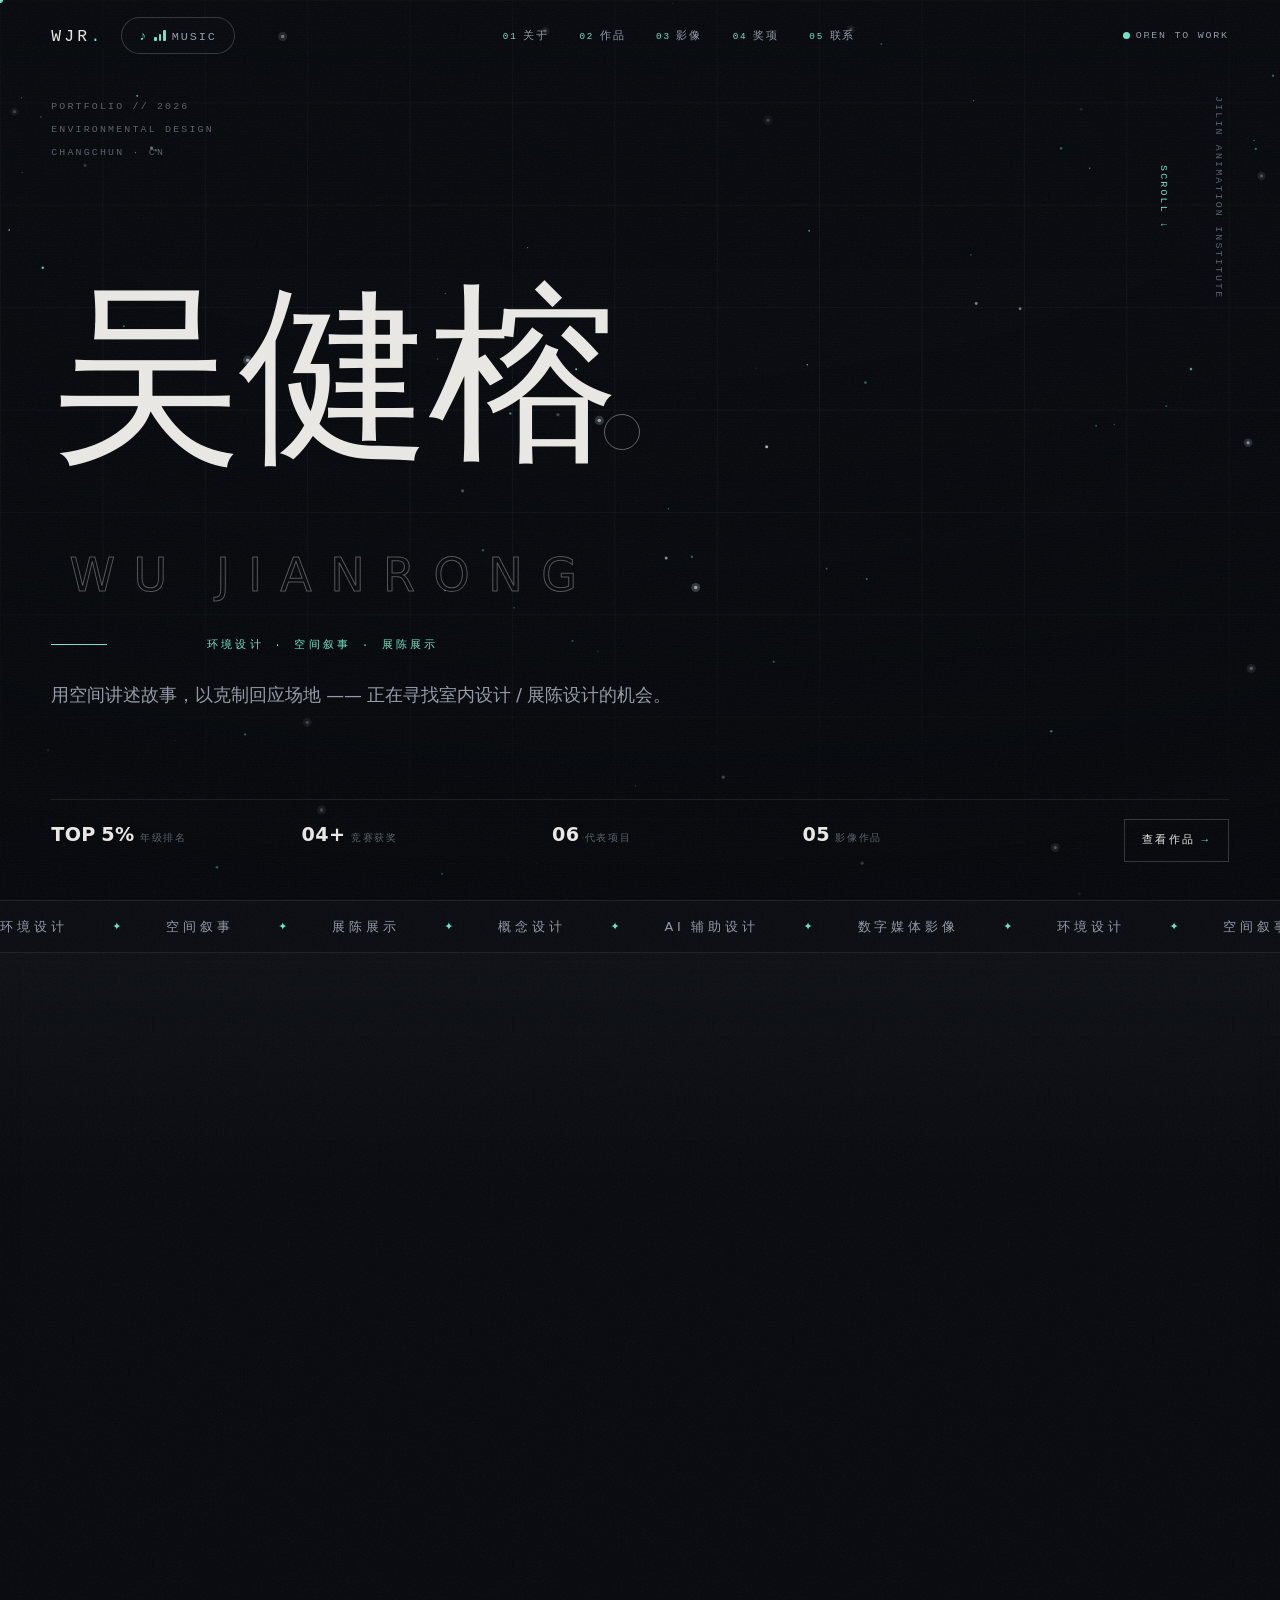
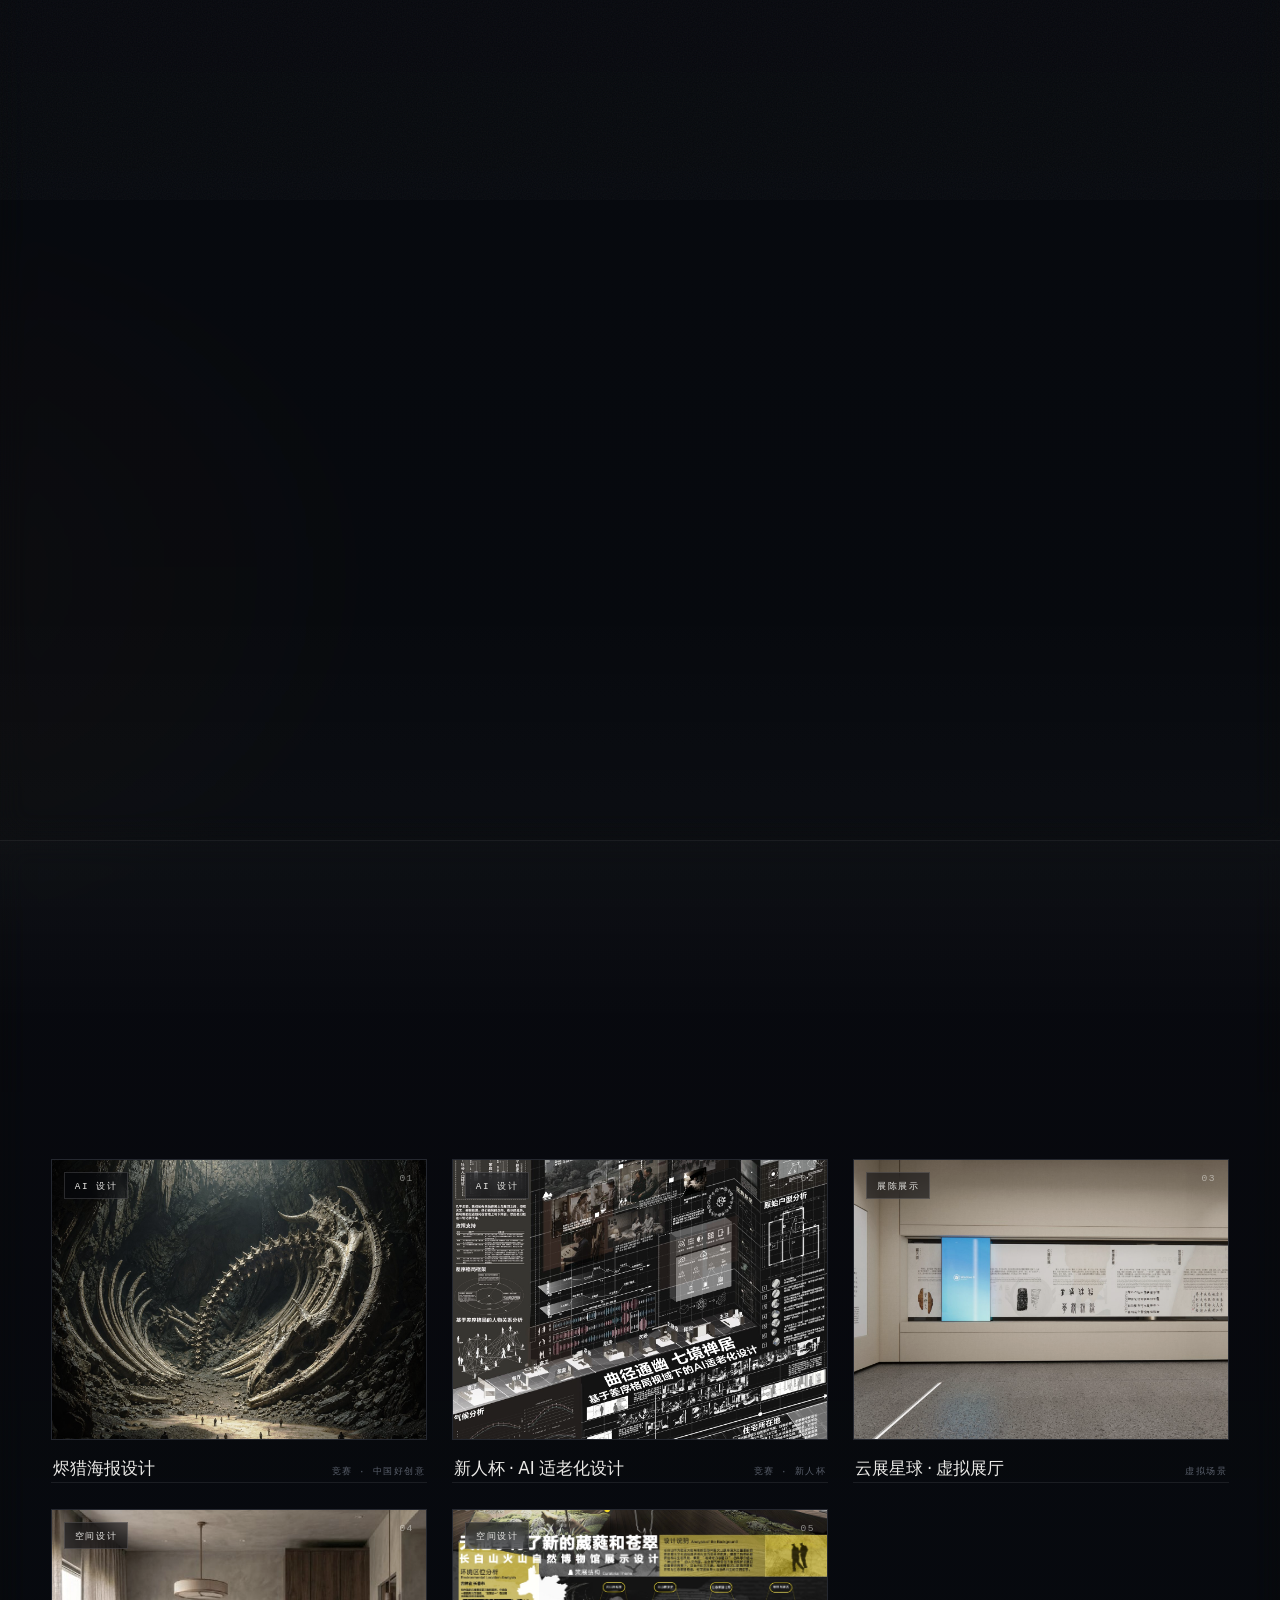
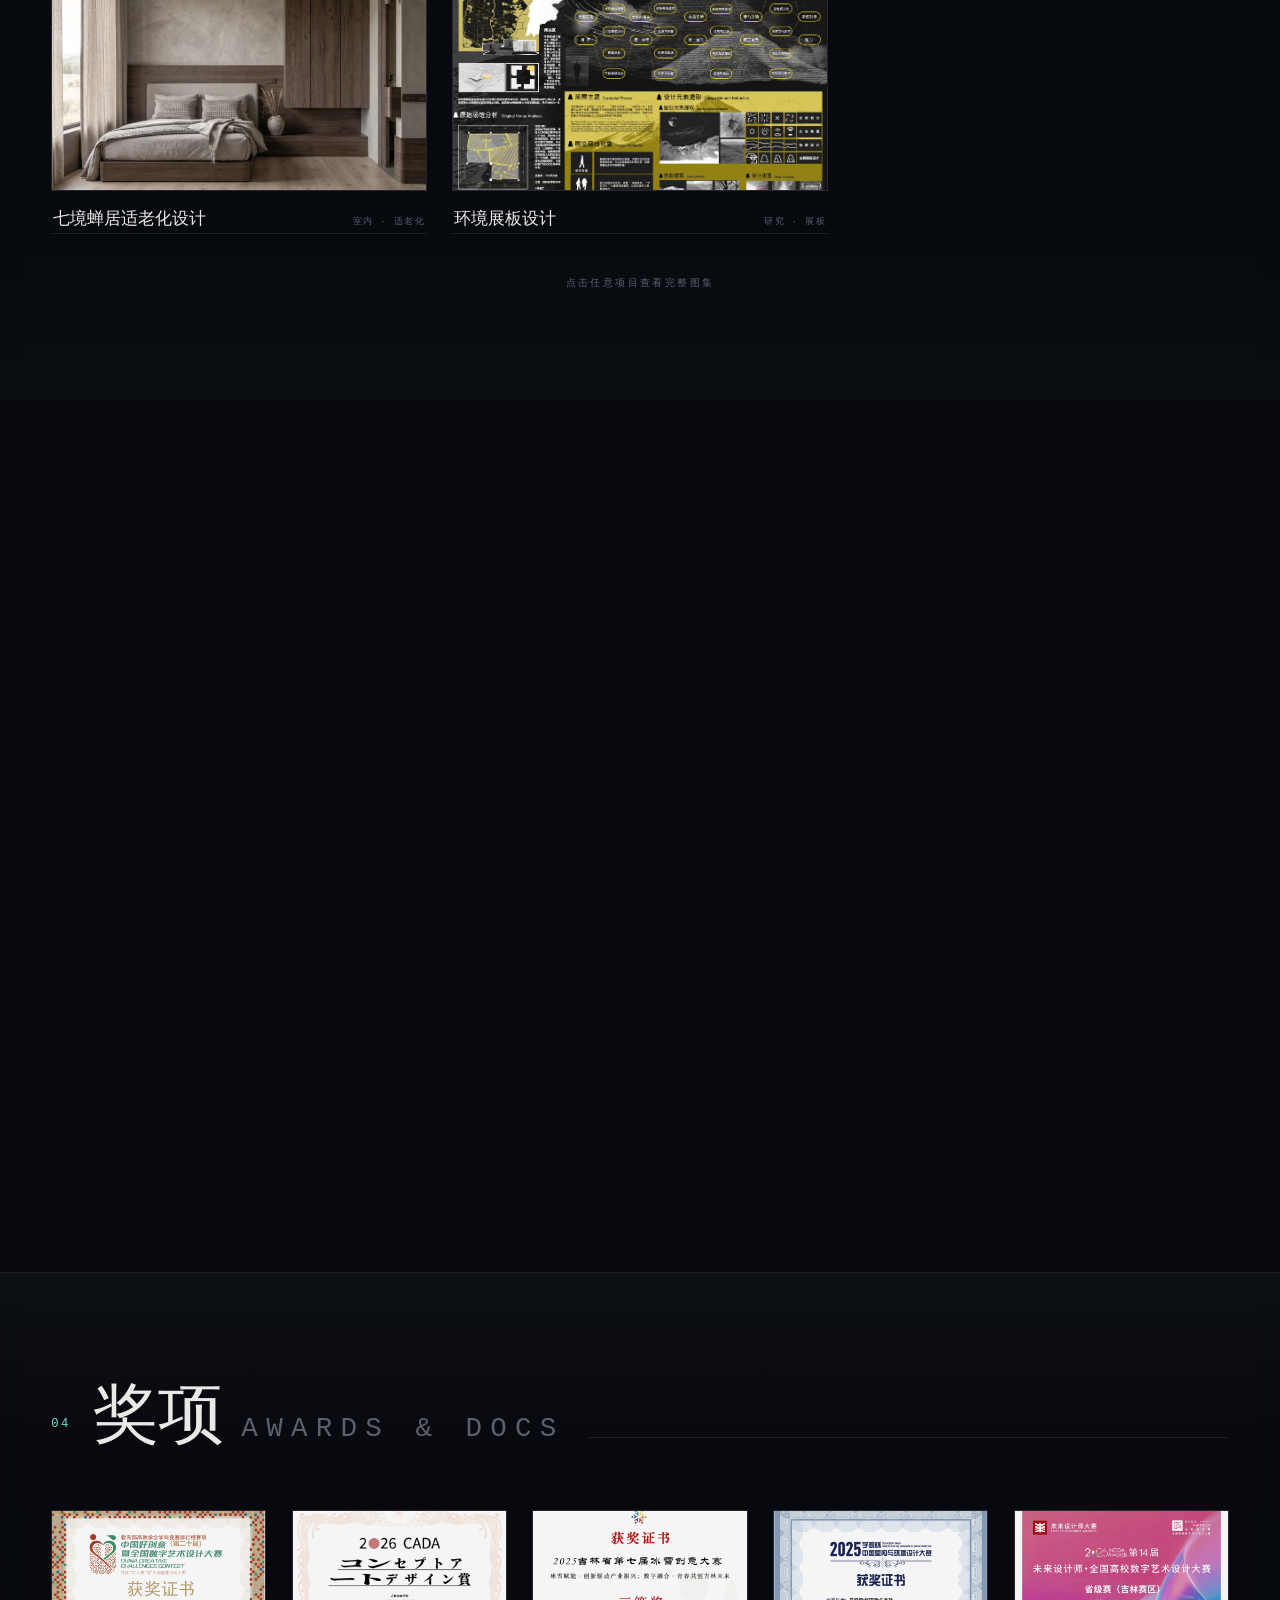
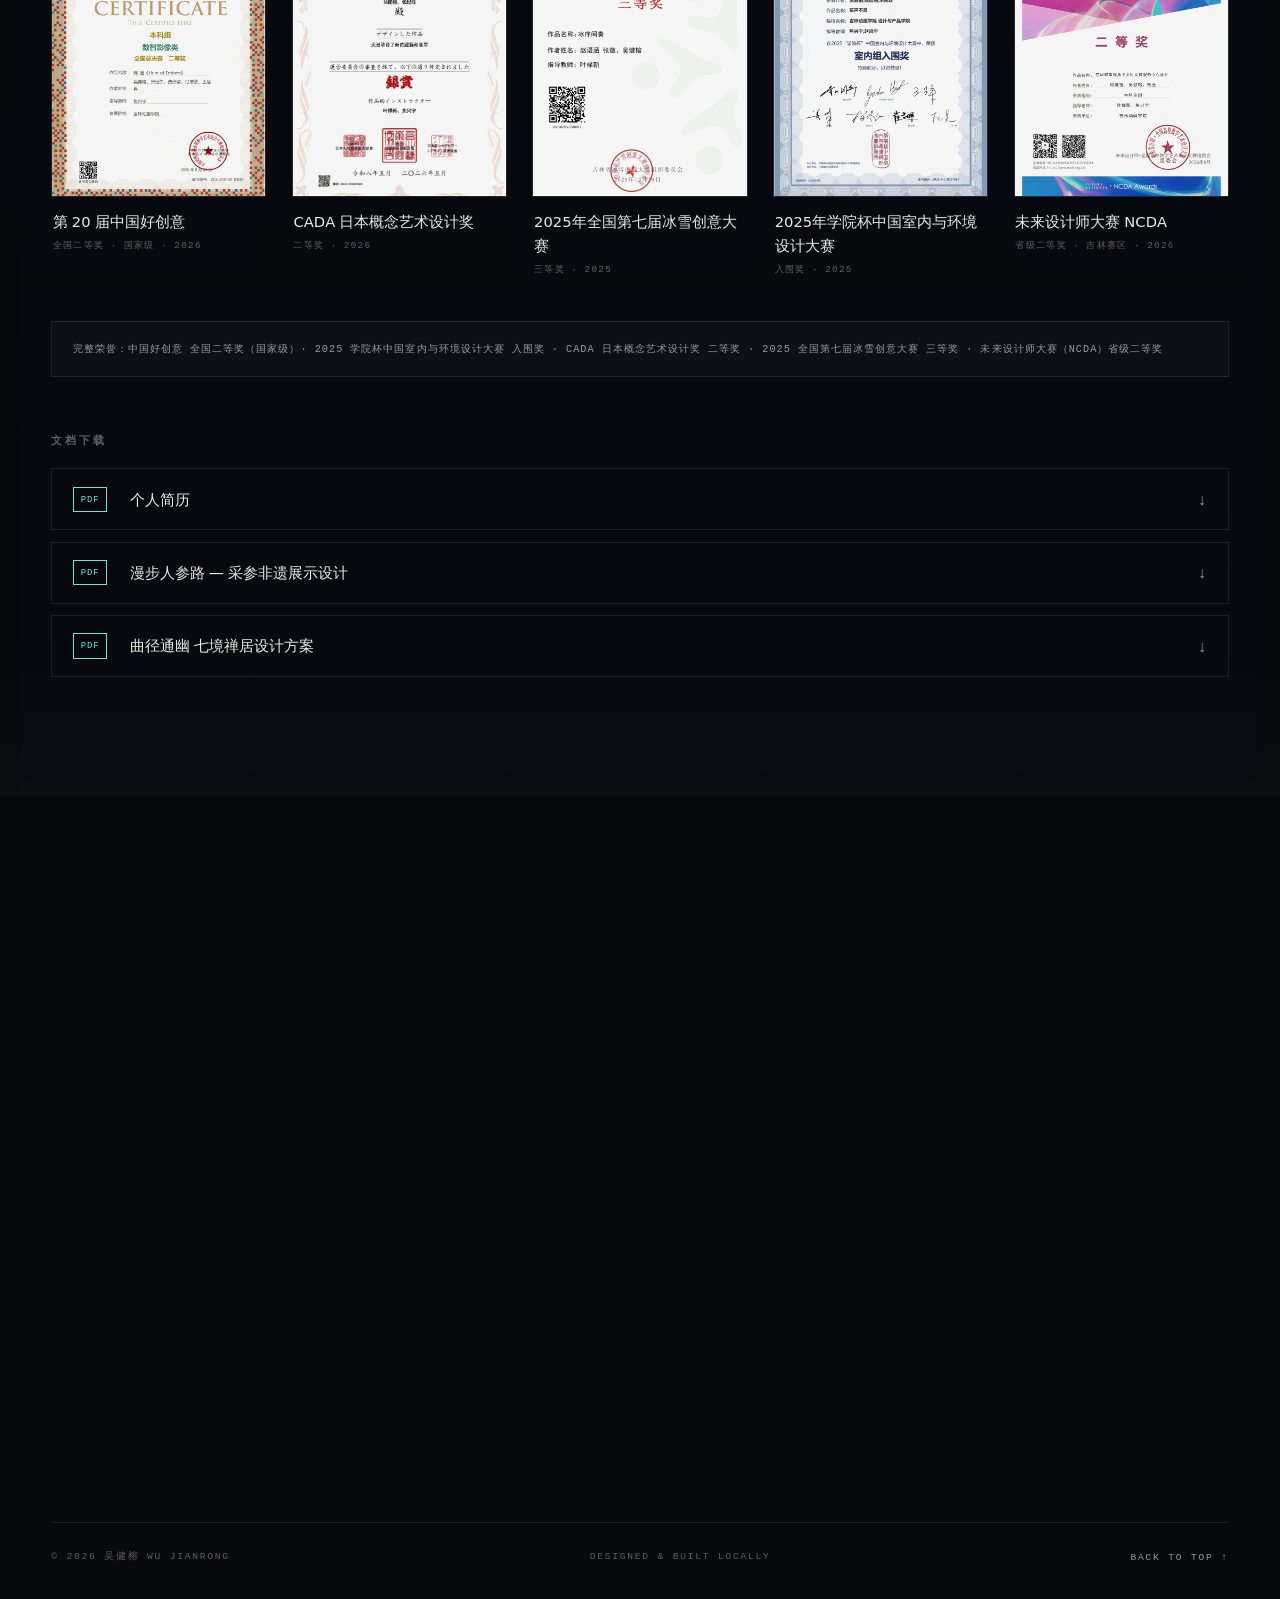
==== commit 55959271: "Mobile optimization: responsive layout, touch UX, performance & safe-area polish" ====
--- a/index.html
+++ b/index.html
@@ -2,7 +2,7 @@
 <html lang="zh-CN">
 <head>
   <meta charset="UTF-8">
-  <meta name="viewport" content="width=device-width, initial-scale=1.0">
+  <meta name="viewport" content="width=device-width, initial-scale=1.0, viewport-fit=cover">
   <title>吴健榕 · 环境设计作品集 — WU JIANRONG</title>
   <meta name="description" content="吴健榕 — 环境设计 / 空间叙事 / 展陈展示。吉林动画学院 2023–2027，求职：室内设计助理 · 展陈设计助理。">
   <meta name="theme-color" content="#0A0C10">
@@ -315,7 +315,7 @@
   </div>
 
   <!-- background music -->
-  <audio id="bgm" src="assets/audio/woodkid-minus-sixty-one.mp3" loop preload="auto"></audio>
+  <audio id="bgm" src="assets/audio/woodkid-minus-sixty-one.mp3" loop preload="none"></audio>
 
   <script src="script.js"></script>
 </body>
--- a/styles.css
+++ b/styles.css
@@ -486,3 +486,71 @@
 @keyframes bgmAttention{0%,100%{box-shadow:0 0 0 0 rgba(111,227,200,0);}50%{box-shadow:0 0 0 10px rgba(111,227,200,.12),0 0 28px rgba(111,227,200,.3);}}
 @media (max-width:960px){.bgm-toggle__bars{display:none;}}
 @media (max-width:640px){.bgm-toggle{font-size:.66rem;padding:.5rem .85rem;}}
+
+/* ================= mobile polish ================= */
+html{-webkit-tap-highlight-color:transparent;}
+/* 触摸屏：去掉粘滞 hover、降级性能开销 */
+@media (hover:none){
+  .has-txtfx:hover .ch{transform:none!important;color:inherit!important;text-shadow:none!important;}
+  .about__lead p:hover,.hero__desc:hover,.contact__desc:hover,.exp__row p:hover,.lightbox__desc:hover,.awards__note:hover,.contact__meta span:hover{color:inherit;text-shadow:none;}
+  .work__veil,.work__view,.award__veil{display:none;}
+  .work:hover .work__media img,.work:active .work__media img{transform:scale(1.01);filter:saturate(.84) contrast(1.03);}
+  .film__card:hover .film__media img{transform:none;filter:saturate(.8) contrast(1.03);}
+  .film__card:hover .film__veil{opacity:.55;}
+  .award:hover .award__frame img{transform:none;filter:saturate(.66) contrast(1.06) brightness(.96);}
+  .docs__row:hover{transform:none;background:none;border-color:var(--line);}
+  .docs__row:hover .docs__arrow{transform:none;color:var(--muted);}
+  .filter:hover{color:var(--muted);border-color:var(--line-strong);}
+  .lightbox__nav:hover,.lightbox__close:hover,.videobox__close:hover{color:var(--muted);border-color:var(--line-strong);}
+  .contact__mail:hover{color:var(--text);}
+  .contact__tel:hover{color:var(--muted);}
+  .to-top:hover{color:var(--muted);}
+  .bgm-toggle:hover{color:var(--muted);border-color:var(--line-strong);}
+  .facts__row a:hover{color:inherit;border-color:var(--line-strong);}
+  .nav__logo:hover{color:var(--text);}
+  .nav__menu a:hover,.nav__menu a.is-active{color:var(--muted);}
+  .nav__menu a:hover::after{transform:scaleX(0);}
+}
+@media (max-width:960px){
+  body.menu-open{overflow:hidden;}
+  .about::before,.works::before,.awards::before{backdrop-filter:none;-webkit-backdrop-filter:none;}
+}
+@media (max-width:640px){
+  .hero__meta--right{display:none;}
+  .hero__title{font-size:clamp(3.4rem,16vw,4.6rem);}
+  .hero__eyebrow{margin-top:1.8rem;}
+  .hero__footer{padding:1.1rem 0 1.8rem;margin-top:2.4rem;}
+  .grain{animation:none;}
+  .scanlines{display:none;}
+  .work__info{flex-wrap:wrap;gap:.4rem .8rem;}
+  .work__tag{white-space:normal;max-width:100%;}
+  .works__note,.awards__note{line-height:1.95;}
+  .docs__row{gap:.8rem;padding:.95rem 1rem;}
+  .section__head{margin-bottom:2.4rem;}
+  .section__title{flex-wrap:wrap;gap:.6rem 1rem;}
+  .works__filters{margin-bottom:1.8rem;gap:.55rem;}
+  .filter{padding:.58rem 1rem;}
+  .lightbox__stage{padding:calc(var(--nav-h) + 6px) 14px 16px;gap:1rem;}
+  .lightbox__figure img{max-height:50vh;}
+  .lightbox__close,.videobox__close{top:calc(var(--nav-h) - 28px);right:12px;padding:.45rem .7rem;}
+  .lightbox__nav{width:44px;height:44px;}
+  .lightbox__nav--prev{left:8px;}
+  .lightbox__nav--next{right:8px;}
+  .lb-thumb{width:52px;height:52px;}
+  .videobox__stage{width:100%;}
+  .videobox__stage video{max-height:72vh;}
+  .videobox__cap{flex-direction:column;gap:.35rem;line-height:1.7;}
+  .contact__meta{flex-direction:column;gap:.6rem;}
+  .site-footer{flex-direction:column;gap:.9rem;}
+}
+@media (max-width:400px){
+  .hero__title{font-size:clamp(3rem,17vw,3.6rem);}
+  .hero__eyebrow{font-size:.6rem;letter-spacing:.22em;gap:.8rem;}
+}
+/* 刘海屏安全区 */
+@supports(padding:max(0px)){
+  .nav{padding-left:max(var(--gutter),env(safe-area-inset-left));padding-right:max(var(--gutter),env(safe-area-inset-right));}
+  .hero{padding-left:max(var(--gutter),env(safe-area-inset-left));padding-right:max(var(--gutter),env(safe-area-inset-right));}
+  .container{padding-left:max(var(--gutter),env(safe-area-inset-left));padding-right:max(var(--gutter),env(safe-area-inset-right));}
+  .nav__menu{padding-left:max(var(--gutter),env(safe-area-inset-left));padding-right:max(var(--gutter),env(safe-area-inset-right));}
+}
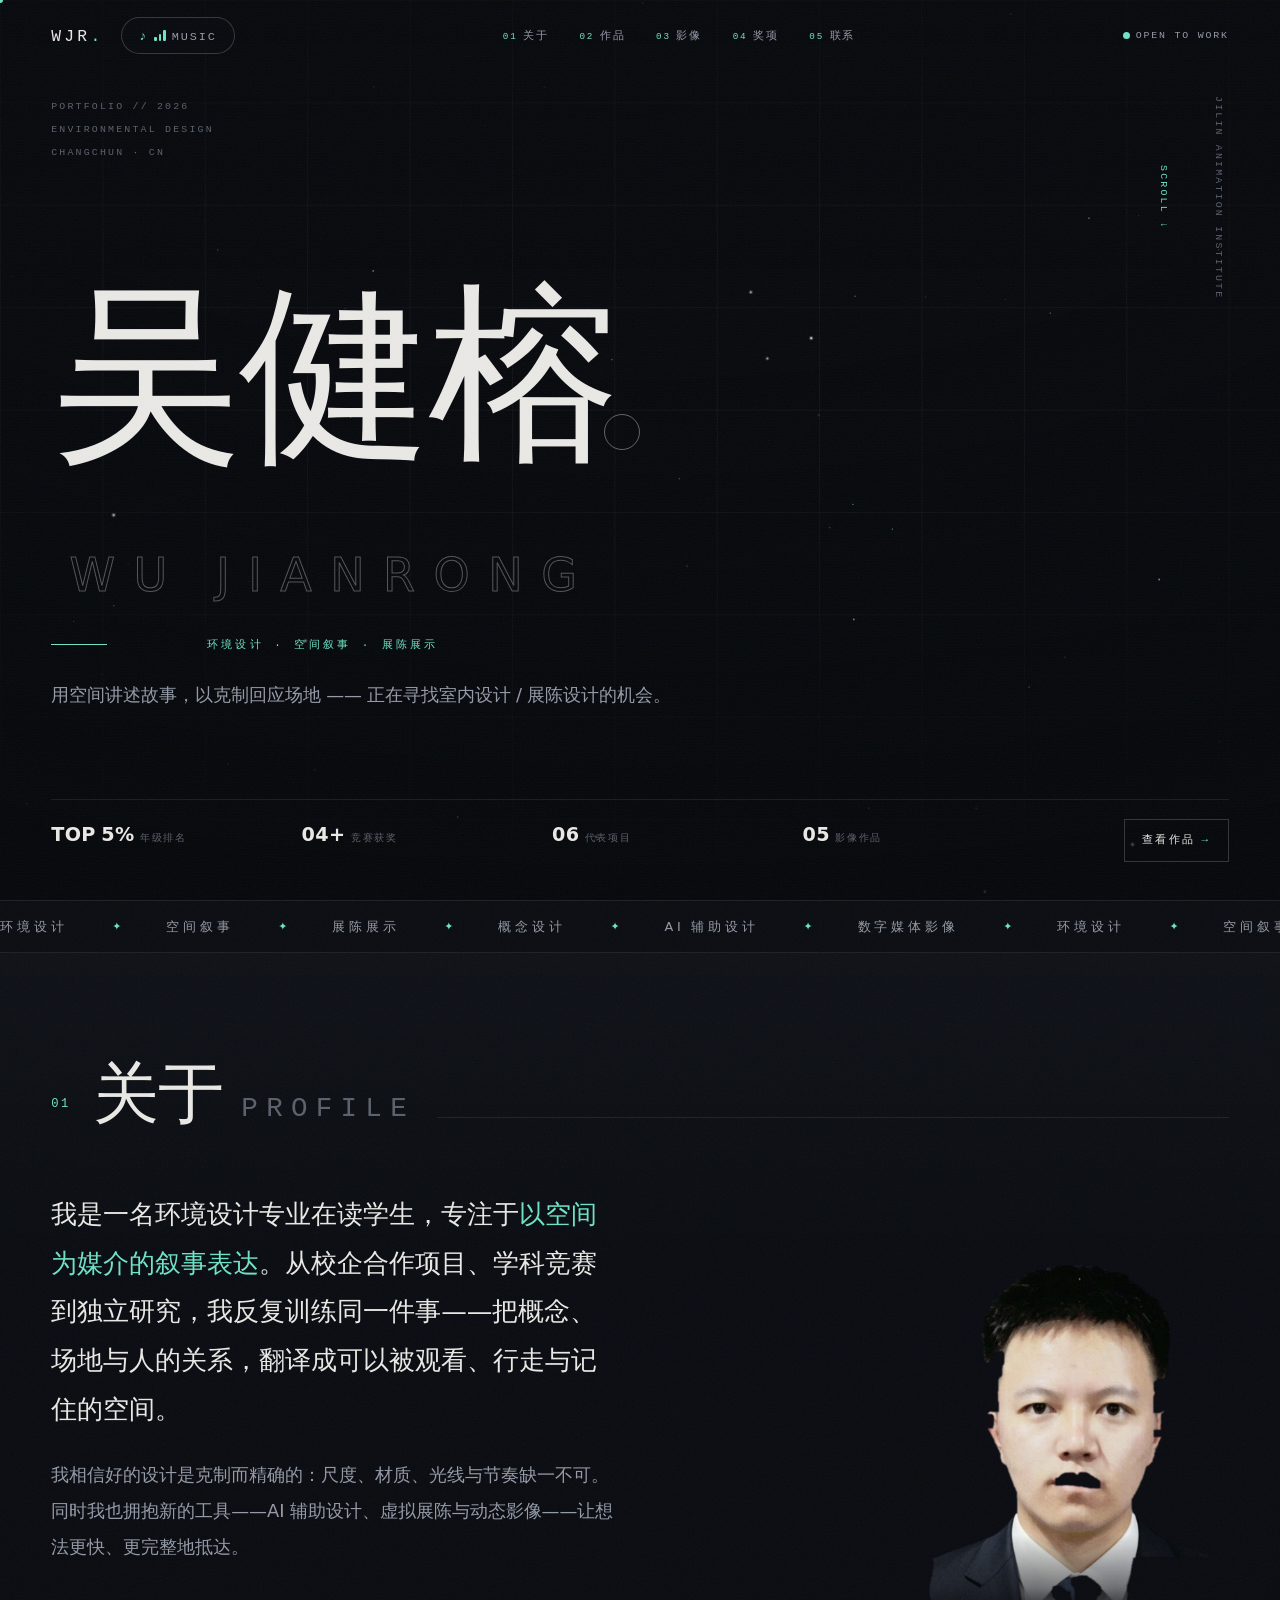
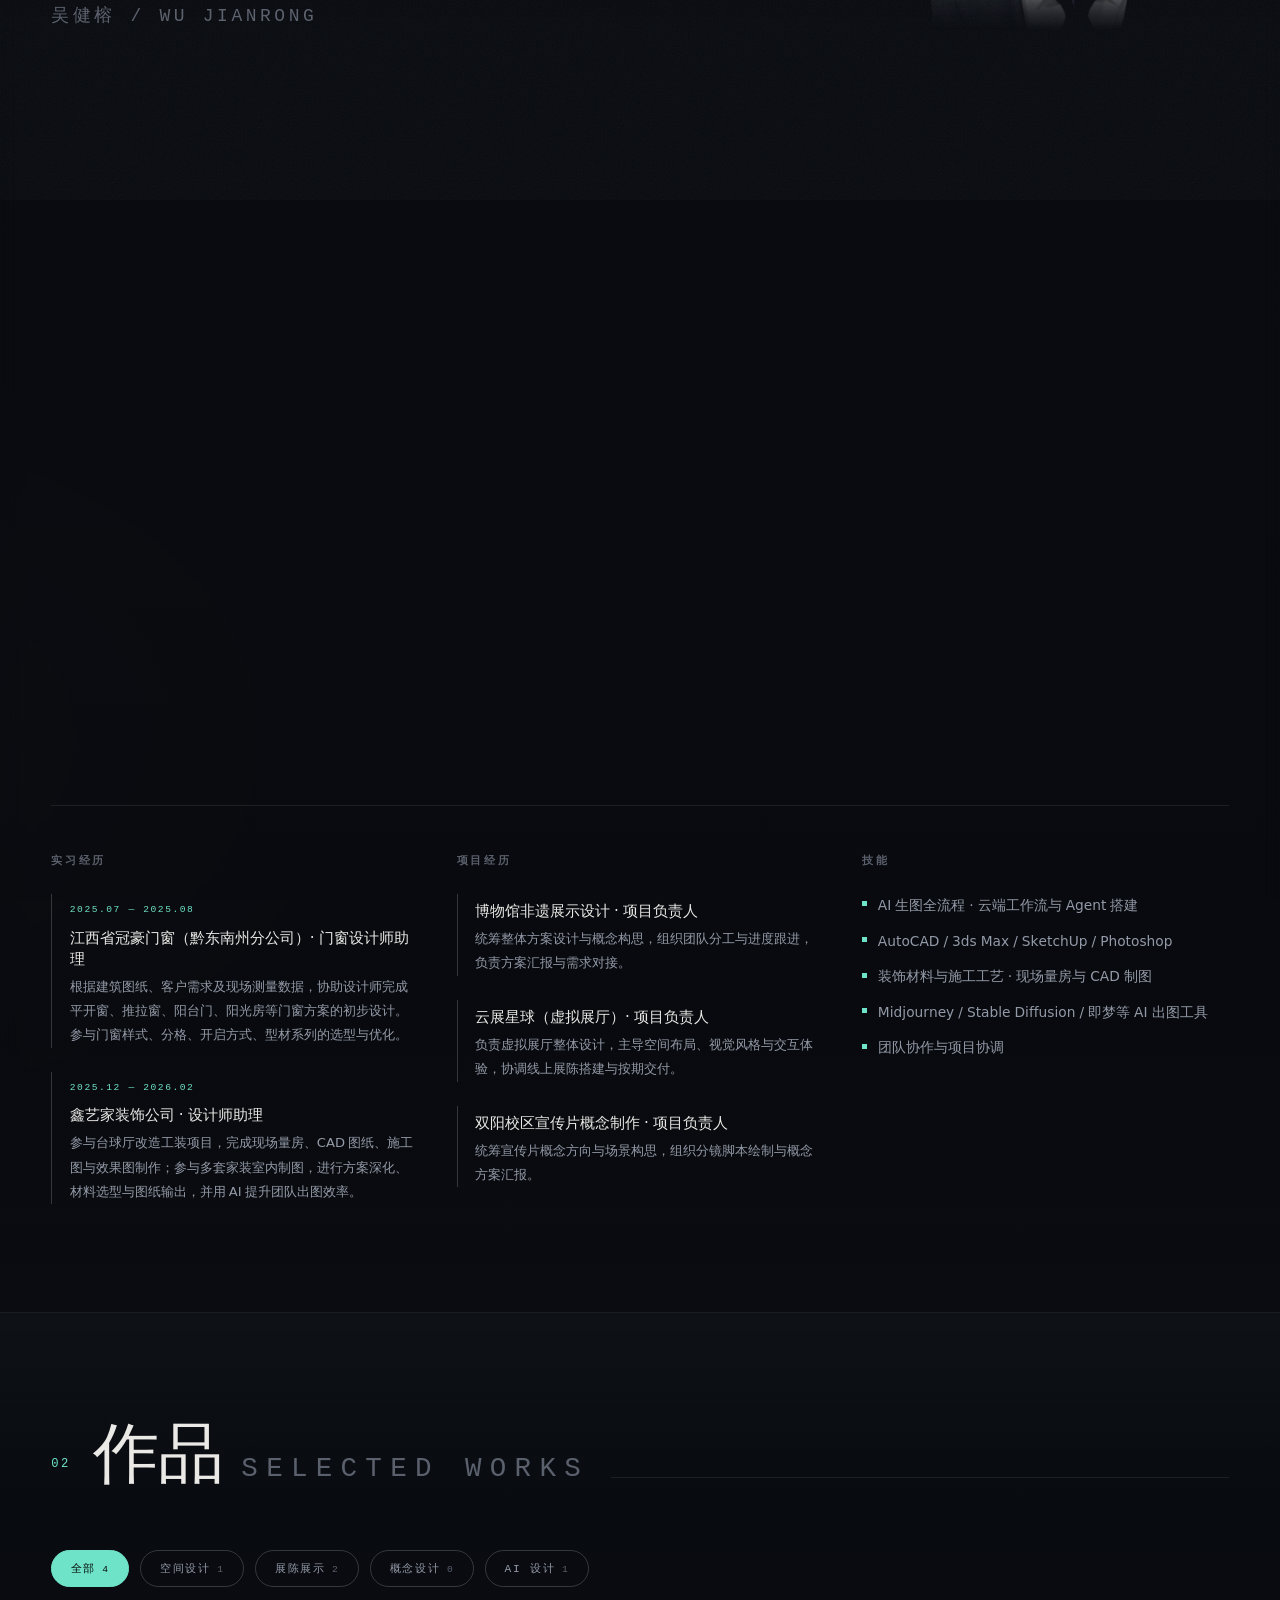
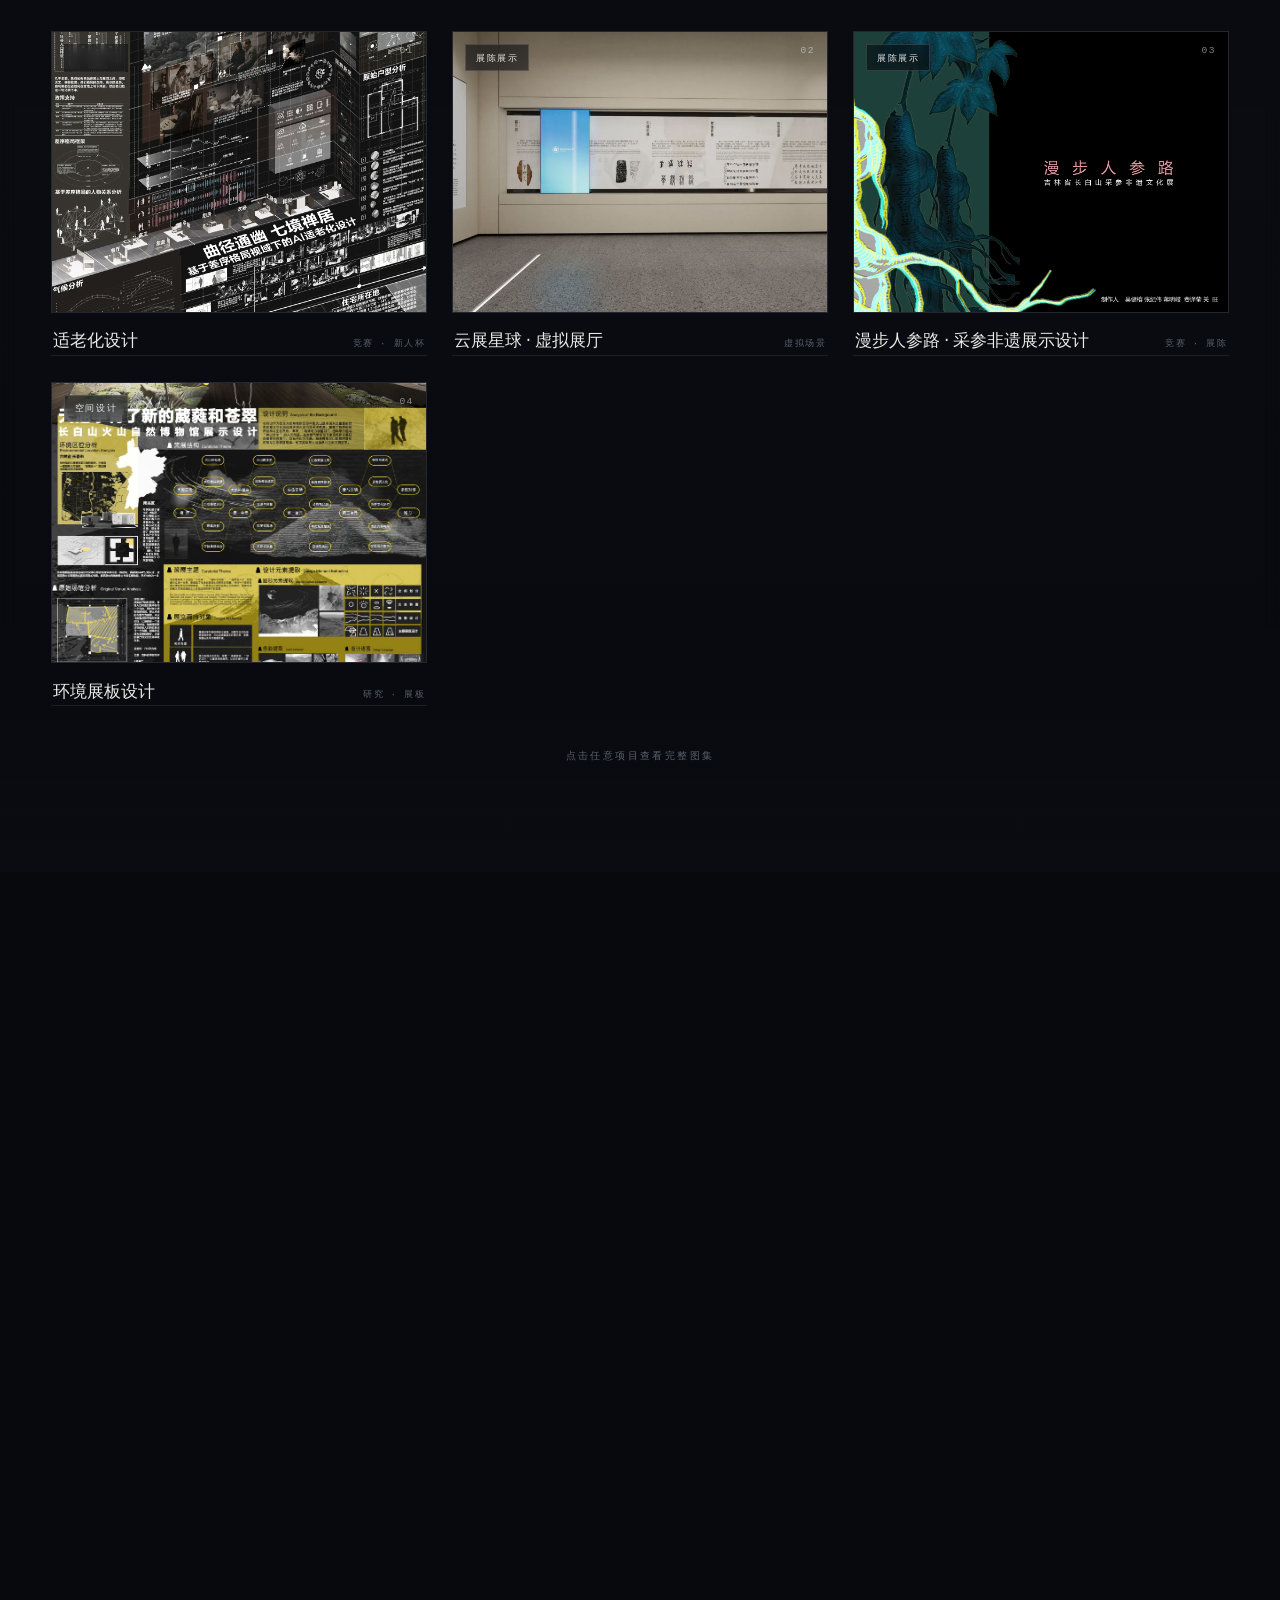
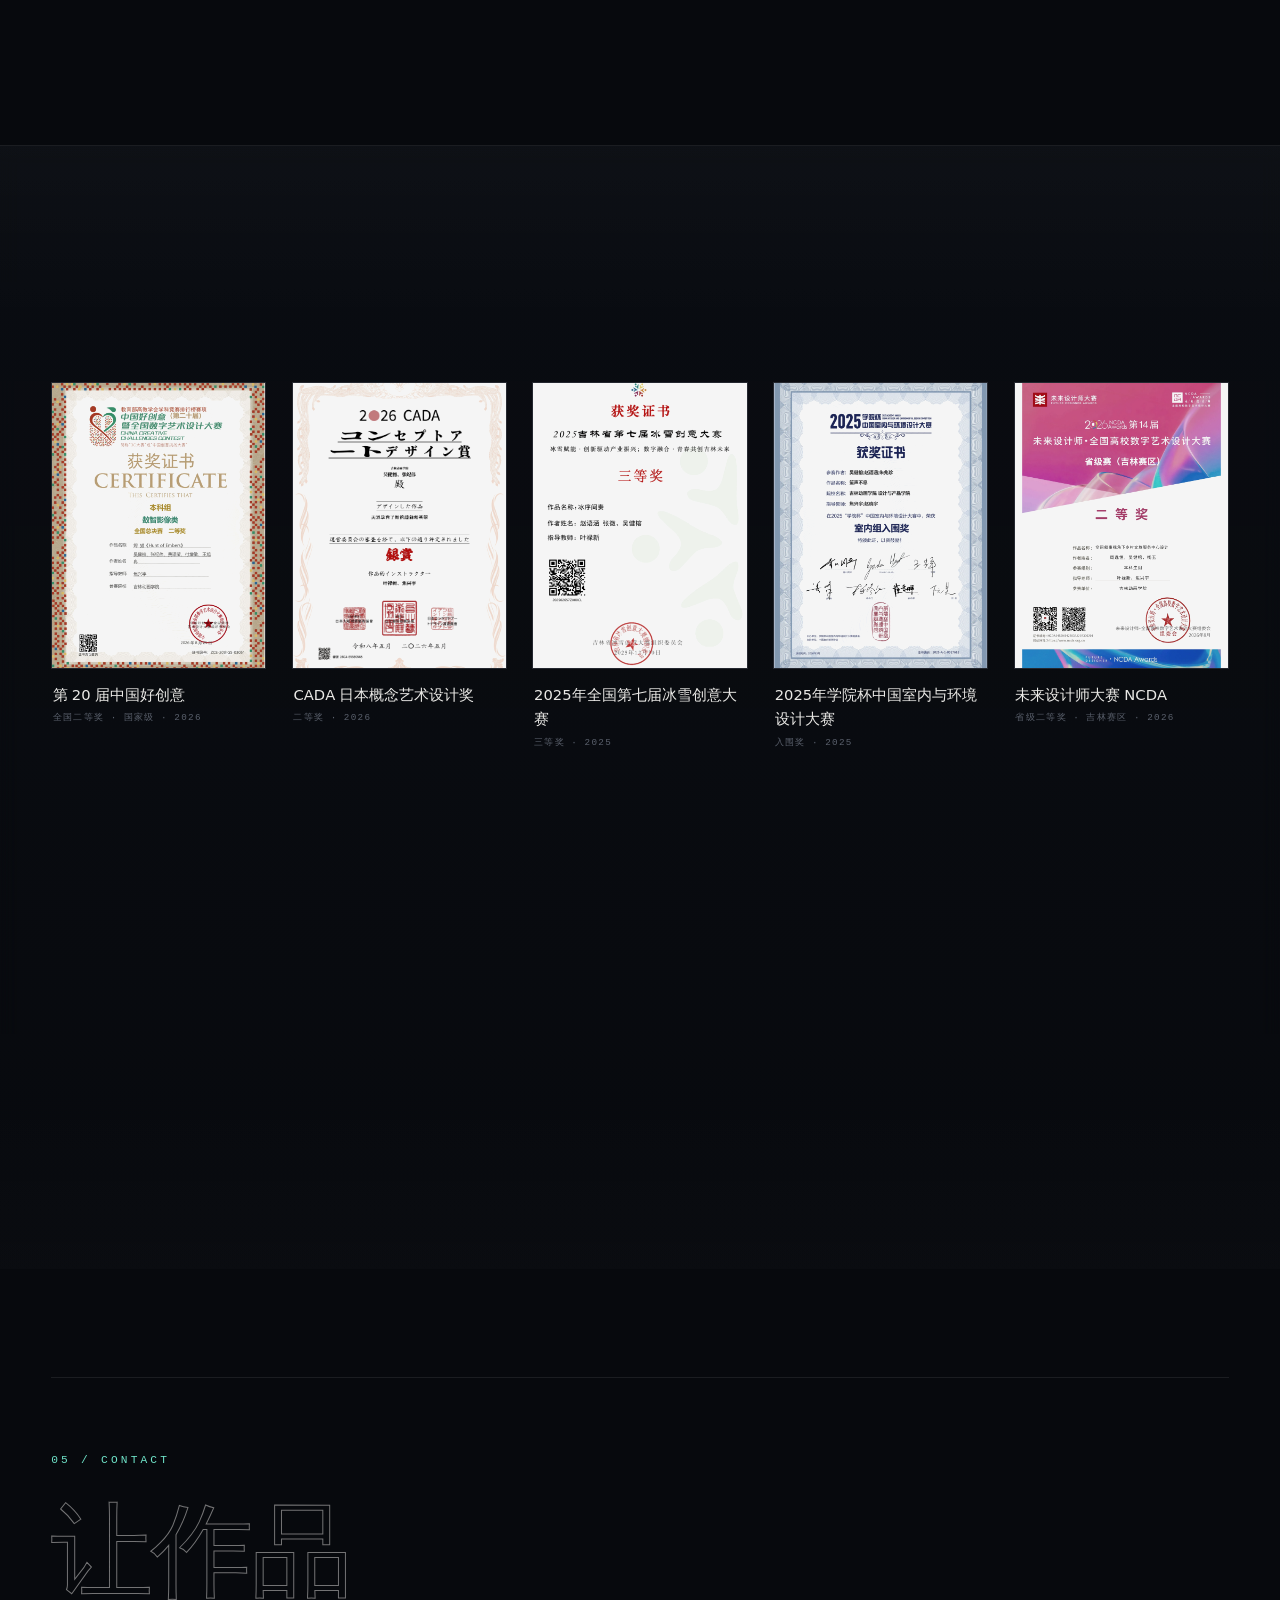
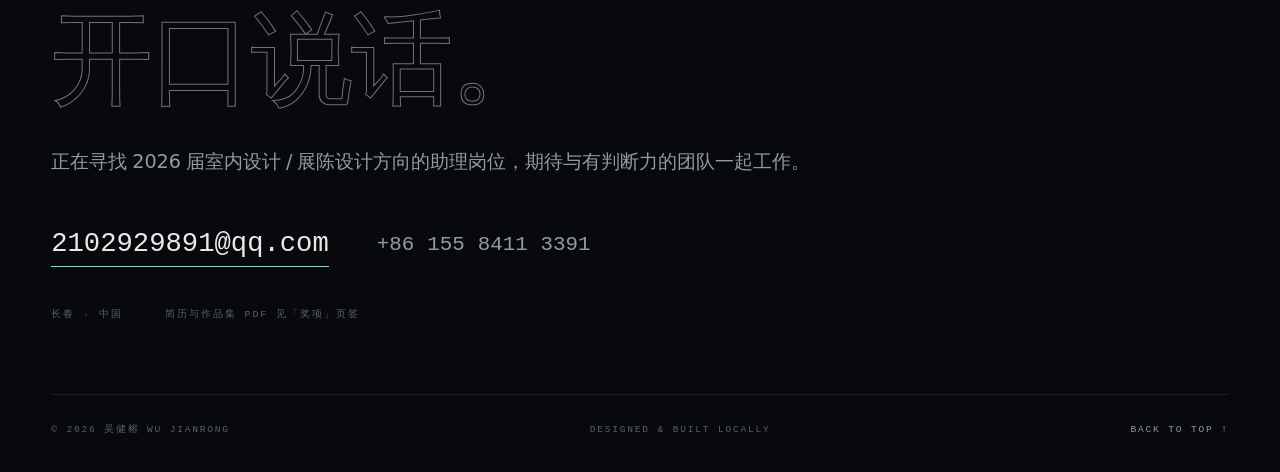
==== commit 83f737d8: "Add personal photo to About section (fade into dark background)" ====
--- a/index.html
+++ b/index.html
@@ -121,6 +121,10 @@
           <p>我是一名环境设计专业在读学生，专注于<em>以空间为媒介的叙事表达</em>。从校企合作项目、学科竞赛到独立研究，我反复训练同一件事——把概念、场地与人的关系，翻译成可以被观看、行走与记住的空间。</p>
           <p>我相信好的设计是克制而精确的：尺度、材质、光线与节奏缺一不可。同时我也拥抱新的工具——AI 辅助设计、虚拟展陈与动态影像——让想法更快、更完整地抵达。</p>
           <p class="about__sign">吴健榕 <span>/ WU JIANRONG</span></p>
+        </div>
+
+        <div class="about__photo" data-reveal>
+          <img class="about__photo-img" src="assets/img/photo-wjr.webp" alt="吴健榕 个人照片" loading="lazy">
         </div>
 
         <div class="about__panel" data-reveal>
--- a/styles.css
+++ b/styles.css
@@ -128,7 +128,7 @@
   border-bottom:1px solid transparent;
   transition:background .4s,border-color .4s,backdrop-filter .4s;
 }
-.nav.is-scrolled{background:rgba(8,10,14,.72);backdrop-filter:blur(16px);border-bottom-color:var(--line);}
+.nav.is-scrolled{background:rgba(9,12,17,.9);backdrop-filter:blur(12px);border-bottom-color:var(--line);}
 .nav__logo{font-family:var(--font-m);font-size:1.02rem;letter-spacing:.2em;color:var(--text);text-decoration:none;transition:color .3s;}
 .nav__logo:hover{color:var(--acc);}
 .nav__logo-dot{color:var(--acc);}
@@ -246,7 +246,7 @@
 
 /* ---------- works ---------- */
 .works{border-top:1px solid var(--line);}
-.about::before,.works::before,.awards::before{content:"";position:absolute;inset:0;z-index:0;pointer-events:none;background:linear-gradient(180deg,rgba(255,255,255,.028),rgba(255,255,255,0) 16%,rgba(255,255,255,0) 84%,rgba(255,255,255,.018)),linear-gradient(180deg,rgba(10,12,17,.28),rgba(10,12,17,.16));backdrop-filter:blur(14px) saturate(1.15);-webkit-backdrop-filter:blur(14px) saturate(1.15);}
+.about::before,.works::before,.awards::before{content:"";position:absolute;inset:0;z-index:0;pointer-events:none;background:linear-gradient(180deg,rgba(255,255,255,.02),rgba(255,255,255,0) 16%,rgba(255,255,255,0) 84%,rgba(255,255,255,.012)),linear-gradient(180deg,rgba(12,15,21,.6),rgba(9,11,16,.48));backdrop-filter:blur(10px) saturate(1.1);-webkit-backdrop-filter:blur(10px) saturate(1.1);}
 .about > .container,.works > .container,.awards > .container{position:relative;z-index:1;}
 .works__filters{display:flex;flex-wrap:wrap;gap:.7rem;margin-bottom:2.8rem;}
 .filter{display:flex;align-items:center;gap:.55em;font-family:var(--font-m);font-size:.7rem;letter-spacing:.16em;text-transform:uppercase;color:var(--muted);background:transparent;border:1px solid var(--line-strong);padding:.62rem 1.15rem;border-radius:999px;cursor:pointer;transition:all .3s var(--ease);}
@@ -343,7 +343,7 @@
 .to-top:hover{color:var(--acc);}
 
 /* ---------- lightbox ---------- */
-.lightbox{position:fixed;inset:0;z-index:1500;background:rgba(5,7,10,.93);backdrop-filter:blur(14px);opacity:0;visibility:hidden;transition:opacity .45s var(--ease),visibility .45s;}
+.lightbox{position:fixed;inset:0;z-index:1500;background:rgba(6,8,12,.97);backdrop-filter:blur(10px);opacity:0;visibility:hidden;transition:opacity .45s var(--ease),visibility .45s;}
 .lightbox.is-open{opacity:1;visibility:visible;}
 .lightbox__stage{position:absolute;inset:0;display:grid;grid-template-columns:minmax(0,1fr) 380px;grid-template-rows:minmax(0,1fr);gap:clamp(1.5rem,3vw,3rem);padding:calc(var(--nav-h) + 18px) var(--gutter) 30px;}
 .lightbox__figure{position:relative;display:flex;align-items:center;justify-content:center;min-height:0;height:100%;cursor:zoom-in;}
@@ -370,13 +370,13 @@
 .lightbox__nav--next{right:var(--gutter);}
 
 /* ---------- certificate viewer ---------- */
-.imgviewer{position:fixed;inset:0;z-index:1550;background:rgba(5,7,10,.95);backdrop-filter:blur(12px);display:grid;place-items:center;opacity:0;visibility:hidden;transition:opacity .4s,visibility .4s;cursor:zoom-out;}
+.imgviewer{position:fixed;inset:0;z-index:1550;background:rgba(6,8,12,.97);backdrop-filter:blur(8px);display:grid;place-items:center;opacity:0;visibility:hidden;transition:opacity .4s,visibility .4s;cursor:zoom-out;}
 .imgviewer.is-open{opacity:1;visibility:visible;}
 .imgviewer img{max-width:88vw;max-height:86vh;object-fit:contain;box-shadow:0 30px 90px rgba(0,0,0,.6);}
 .imgviewer__hint{position:absolute;bottom:22px;left:50%;transform:translateX(-50%);font-family:var(--font-m);font-size:.6rem;letter-spacing:.24em;color:var(--faint);text-transform:uppercase;}
 
 /* ---------- video modal ---------- */
-.videobox{position:fixed;inset:0;z-index:1600;background:rgba(5,7,10,.95);backdrop-filter:blur(16px);display:grid;place-items:center;opacity:0;visibility:hidden;transition:opacity .4s,visibility .4s;}
+.videobox{position:fixed;inset:0;z-index:1600;background:rgba(6,8,12,.98);backdrop-filter:blur(10px);display:grid;place-items:center;opacity:0;visibility:hidden;transition:opacity .4s,visibility .4s;}
 .videobox.is-open{opacity:1;visibility:visible;}
 .videobox__stage{width:min(1280px,92vw);}
 .videobox video{width:100%;max-height:76vh;background:#000;box-shadow:0 30px 90px rgba(0,0,0,.6);display:block;}
@@ -553,4 +553,16 @@
   .hero{padding-left:max(var(--gutter),env(safe-area-inset-left));padding-right:max(var(--gutter),env(safe-area-inset-right));}
   .container{padding-left:max(var(--gutter),env(safe-area-inset-left));padding-right:max(var(--gutter),env(safe-area-inset-right));}
   .nav__menu{padding-left:max(var(--gutter),env(safe-area-inset-left));padding-right:max(var(--gutter),env(safe-area-inset-right));}
-}+}
+
+/* ---------- about portrait photo ---------- */
+.about__photo{grid-column:8 / span 5;margin-top:clamp(2.6rem,5vh,3.6rem);}
+.about__photo-img{display:block;width:100%;max-width:clamp(220px,24vw,330px);margin-left:auto;filter:brightness(.97) saturate(.96);}
+@media (max-width:960px){
+  .about__photo{grid-column:1 / span 7;margin-top:2.8rem;}
+  .about__photo-img{margin-left:0;}
+}
+@media (max-width:640px){
+  .about__photo{grid-column:1 / span 12;margin-top:2.2rem;}
+  .about__photo-img{margin:0 auto;max-width:300px;}
+}
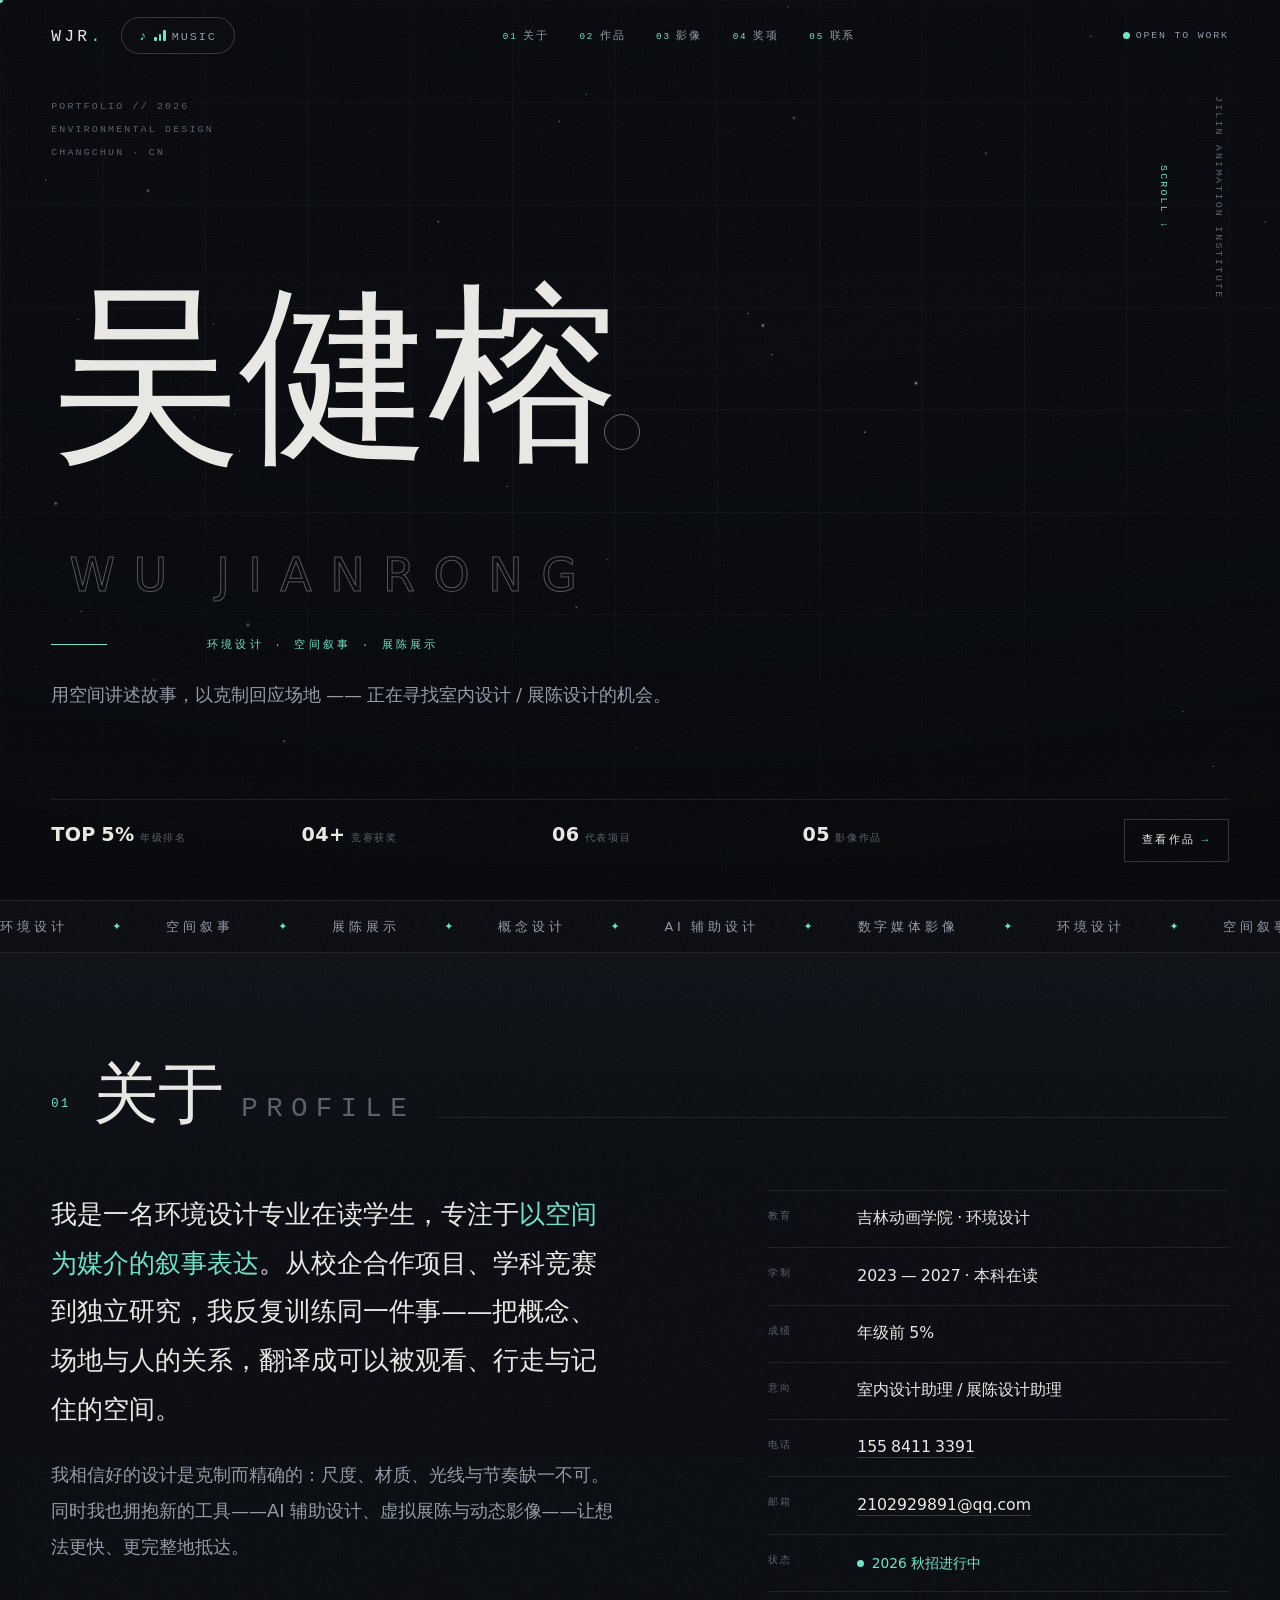
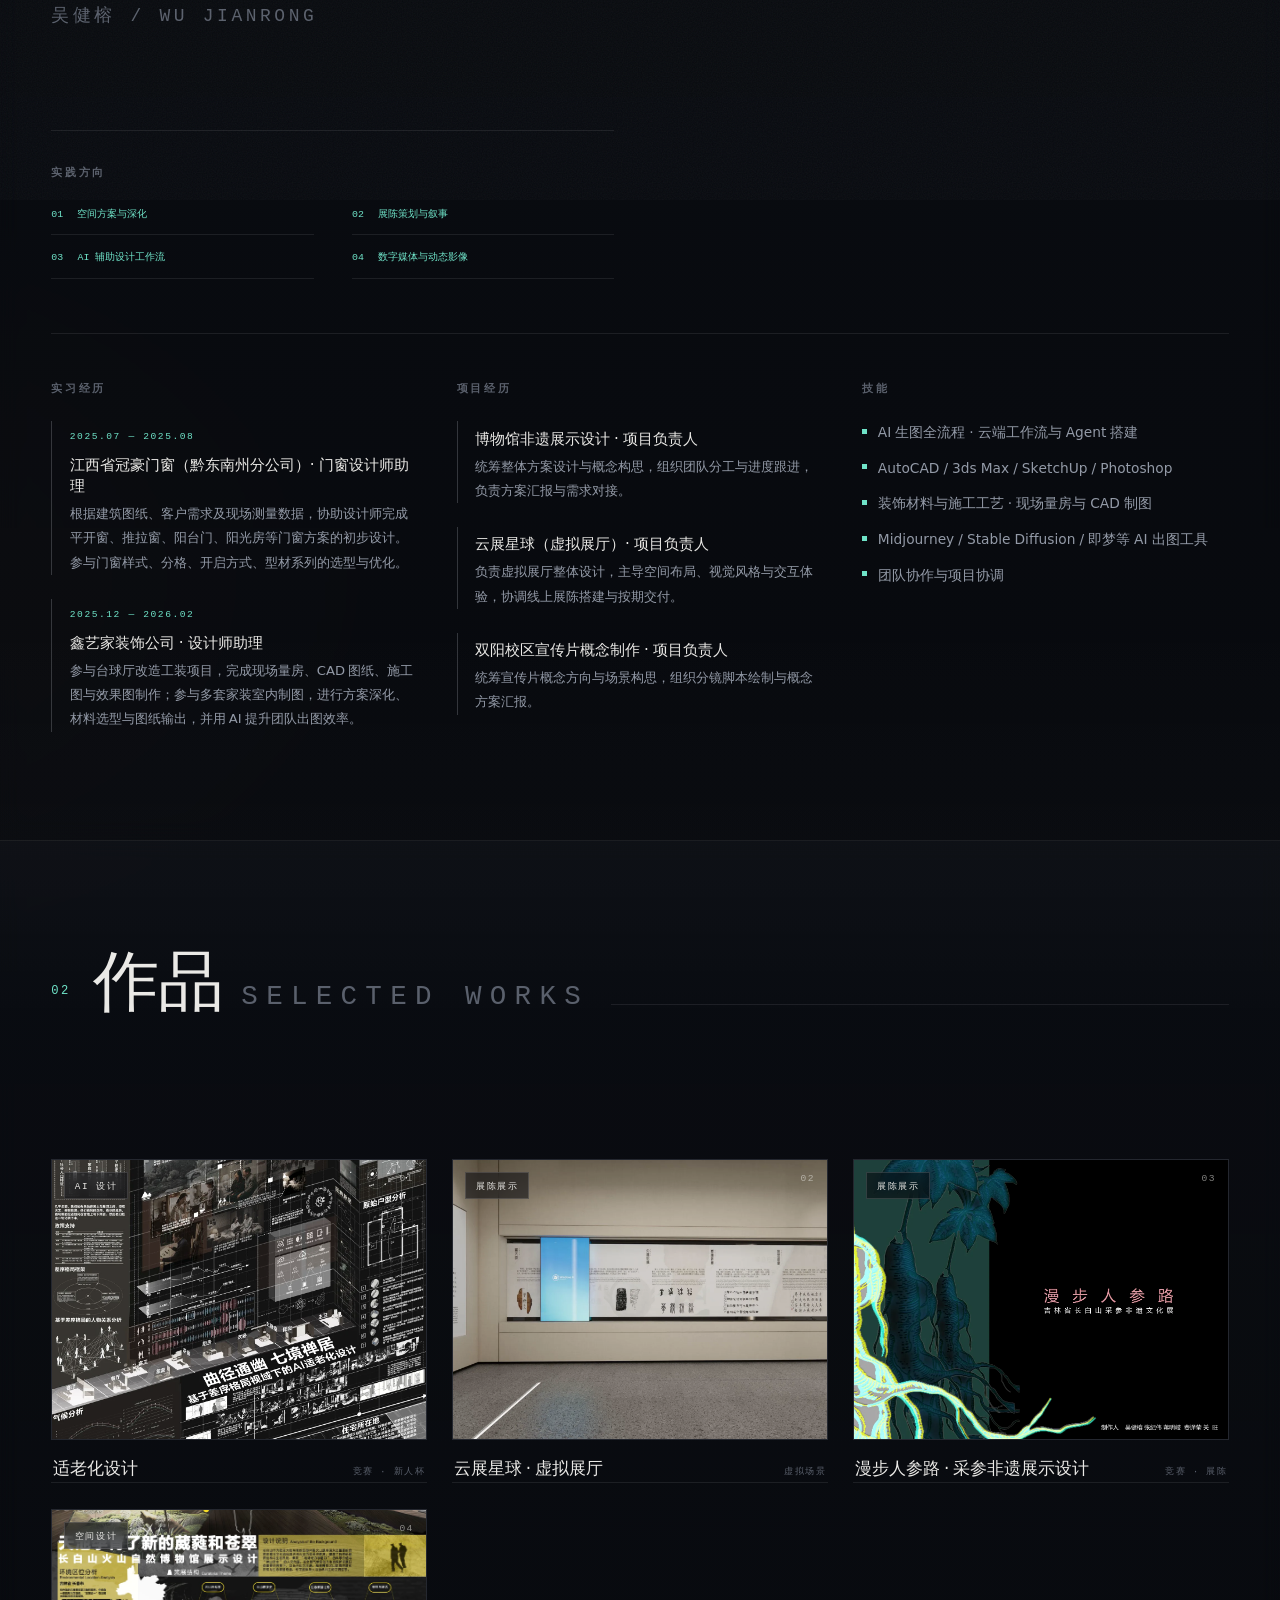
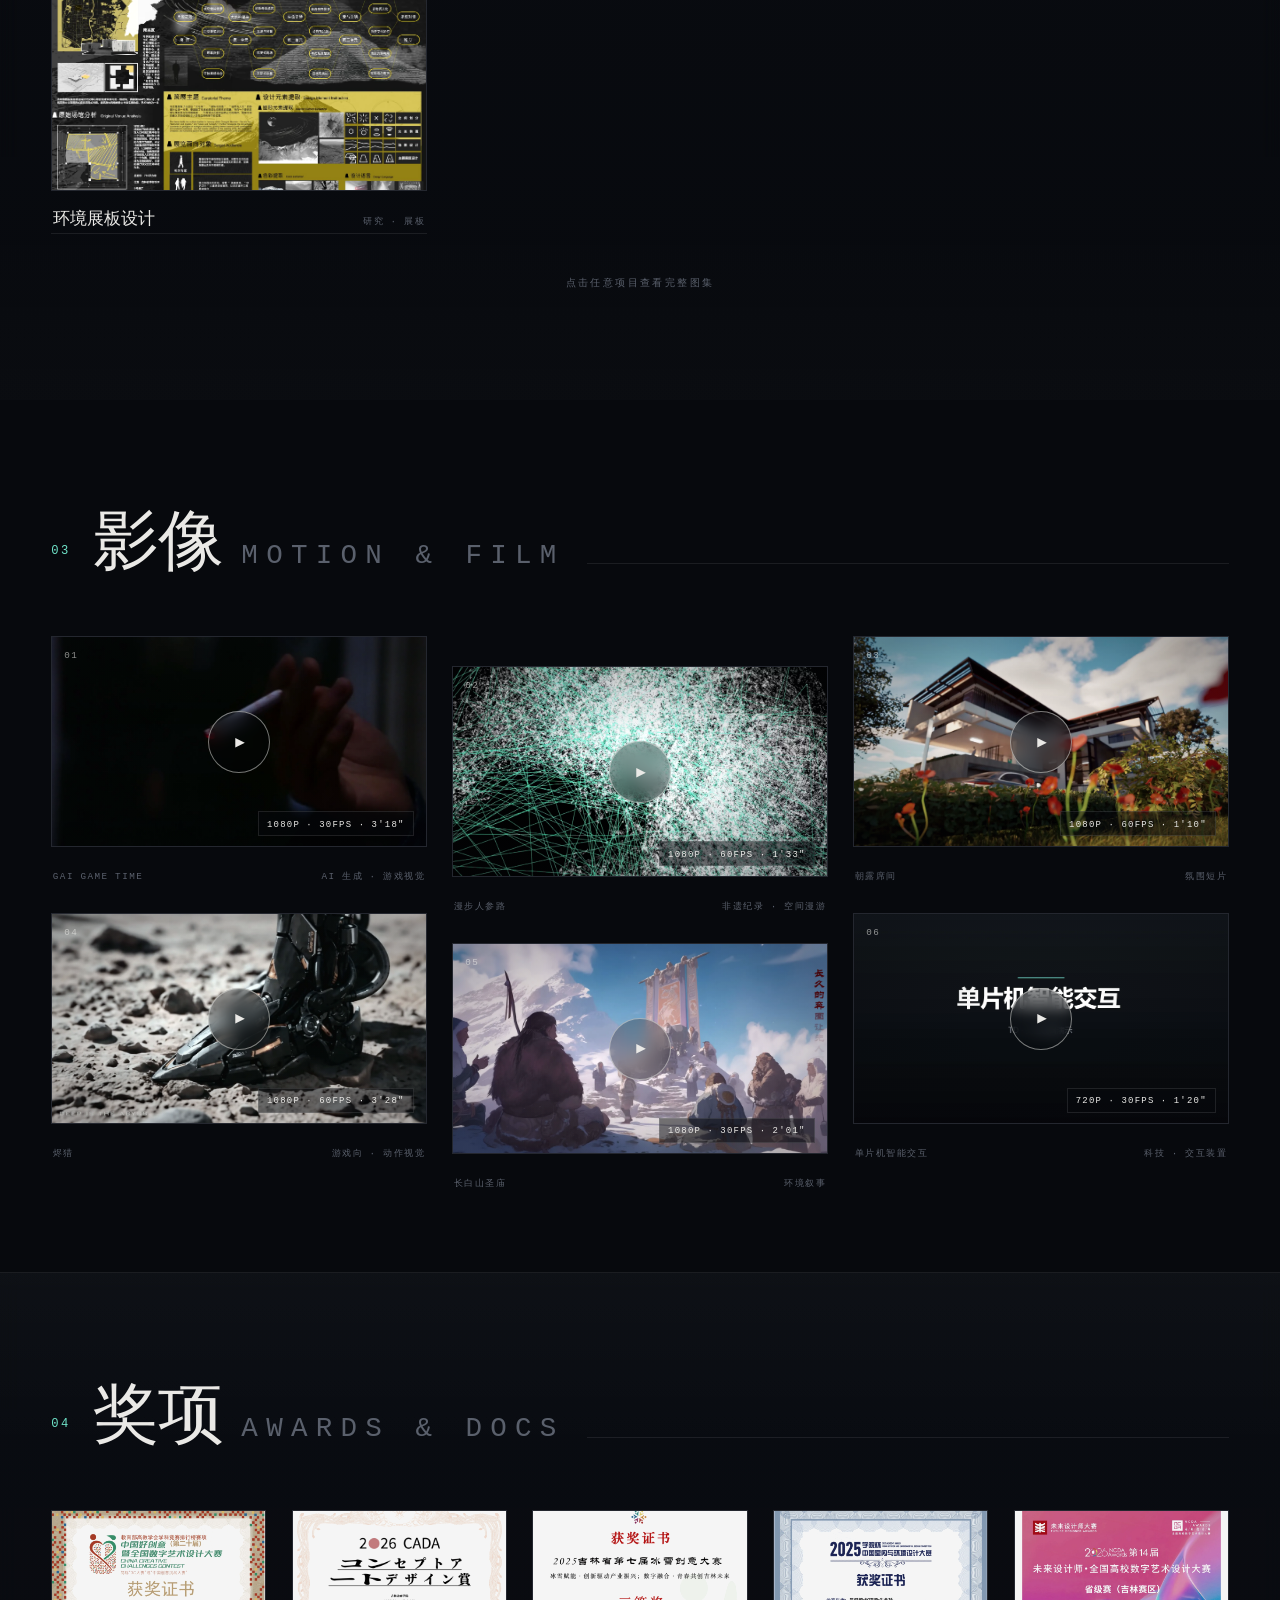
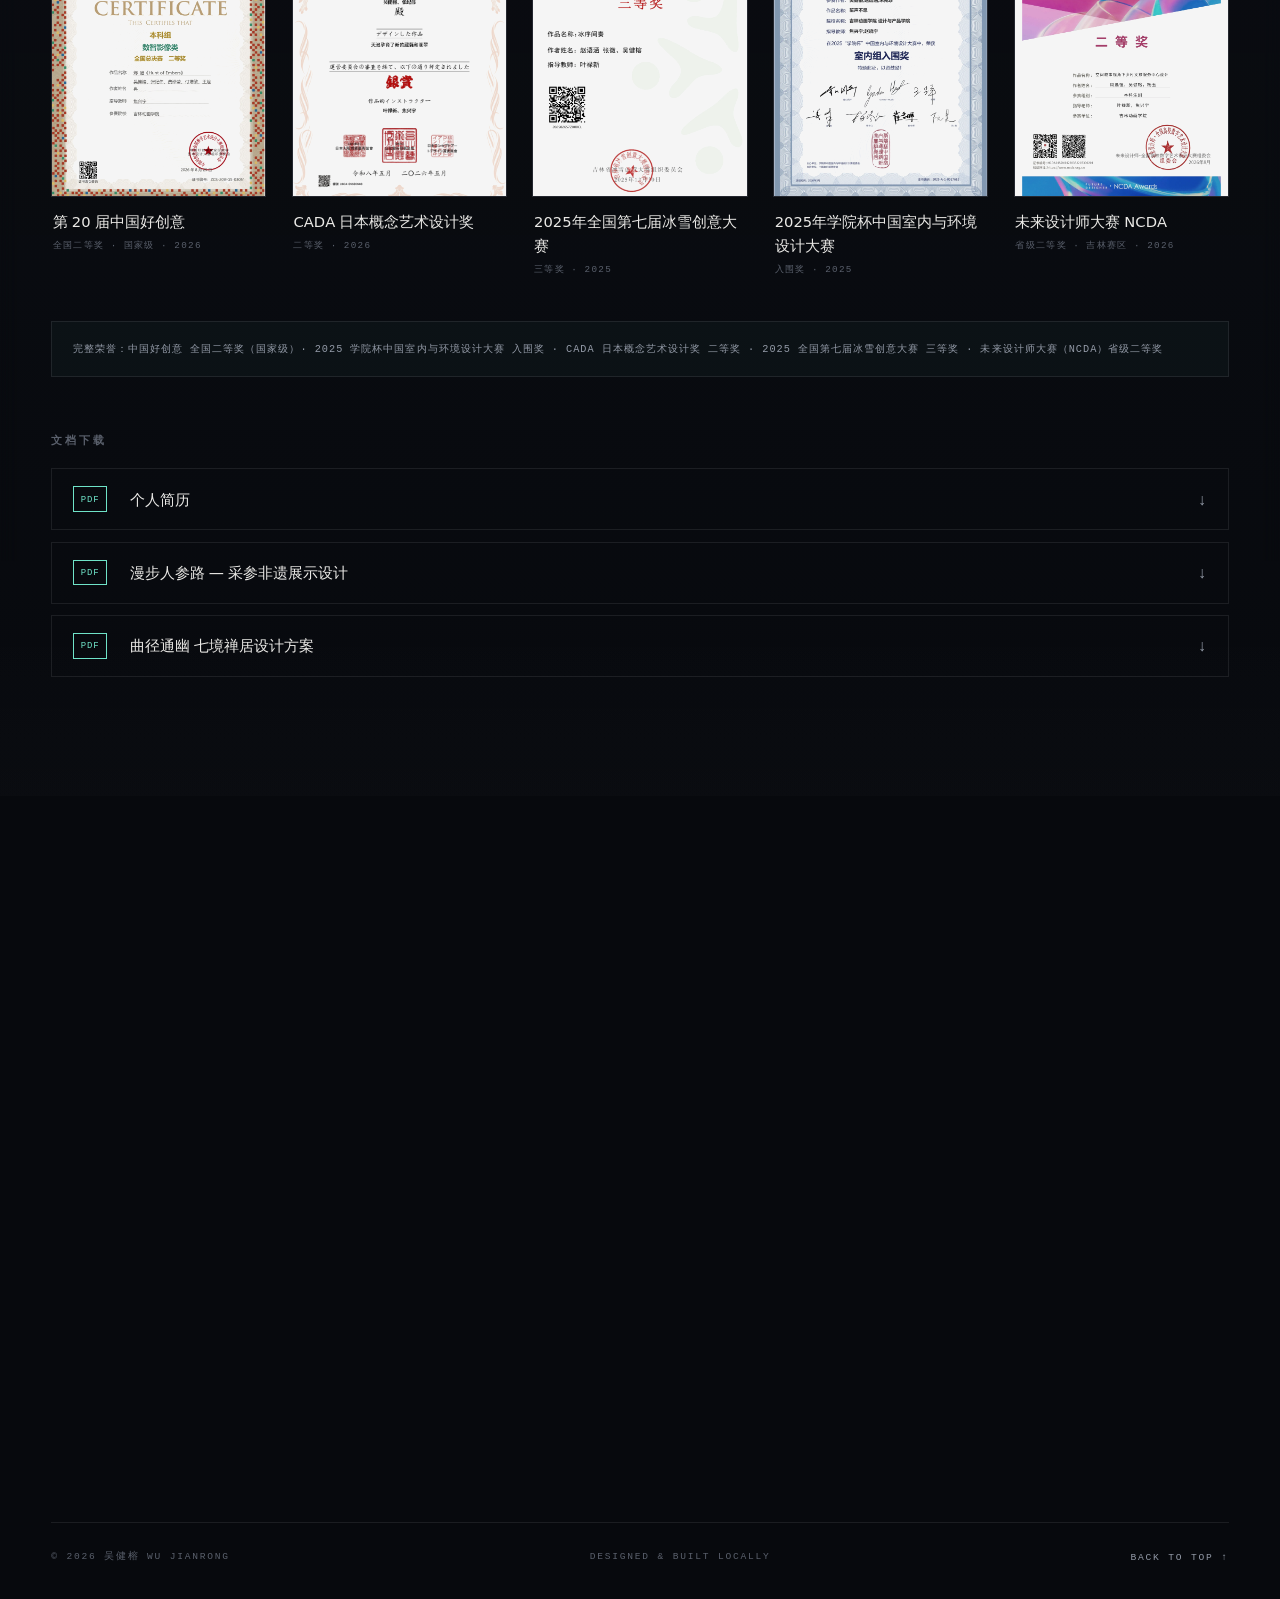
==== commit af1741c1: "Remove personal photo from About (revert photo addition)" ====
--- a/index.html
+++ b/index.html
@@ -121,10 +121,6 @@
           <p>我是一名环境设计专业在读学生，专注于<em>以空间为媒介的叙事表达</em>。从校企合作项目、学科竞赛到独立研究，我反复训练同一件事——把概念、场地与人的关系，翻译成可以被观看、行走与记住的空间。</p>
           <p>我相信好的设计是克制而精确的：尺度、材质、光线与节奏缺一不可。同时我也拥抱新的工具——AI 辅助设计、虚拟展陈与动态影像——让想法更快、更完整地抵达。</p>
           <p class="about__sign">吴健榕 <span>/ WU JIANRONG</span></p>
-        </div>
-
-        <div class="about__photo" data-reveal>
-          <img class="about__photo-img" src="assets/img/photo-wjr.webp" alt="吴健榕 个人照片" loading="lazy">
         </div>
 
         <div class="about__panel" data-reveal>
--- a/styles.css
+++ b/styles.css
@@ -554,15 +554,3 @@
   .container{padding-left:max(var(--gutter),env(safe-area-inset-left));padding-right:max(var(--gutter),env(safe-area-inset-right));}
   .nav__menu{padding-left:max(var(--gutter),env(safe-area-inset-left));padding-right:max(var(--gutter),env(safe-area-inset-right));}
 }
-
-/* ---------- about portrait photo ---------- */
-.about__photo{grid-column:8 / span 5;margin-top:clamp(2.6rem,5vh,3.6rem);}
-.about__photo-img{display:block;width:100%;max-width:clamp(220px,24vw,330px);margin-left:auto;filter:brightness(.97) saturate(.96);}
-@media (max-width:960px){
-  .about__photo{grid-column:1 / span 7;margin-top:2.8rem;}
-  .about__photo-img{margin-left:0;}
-}
-@media (max-width:640px){
-  .about__photo{grid-column:1 / span 12;margin-top:2.2rem;}
-  .about__photo-img{margin:0 auto;max-width:300px;}
-}
